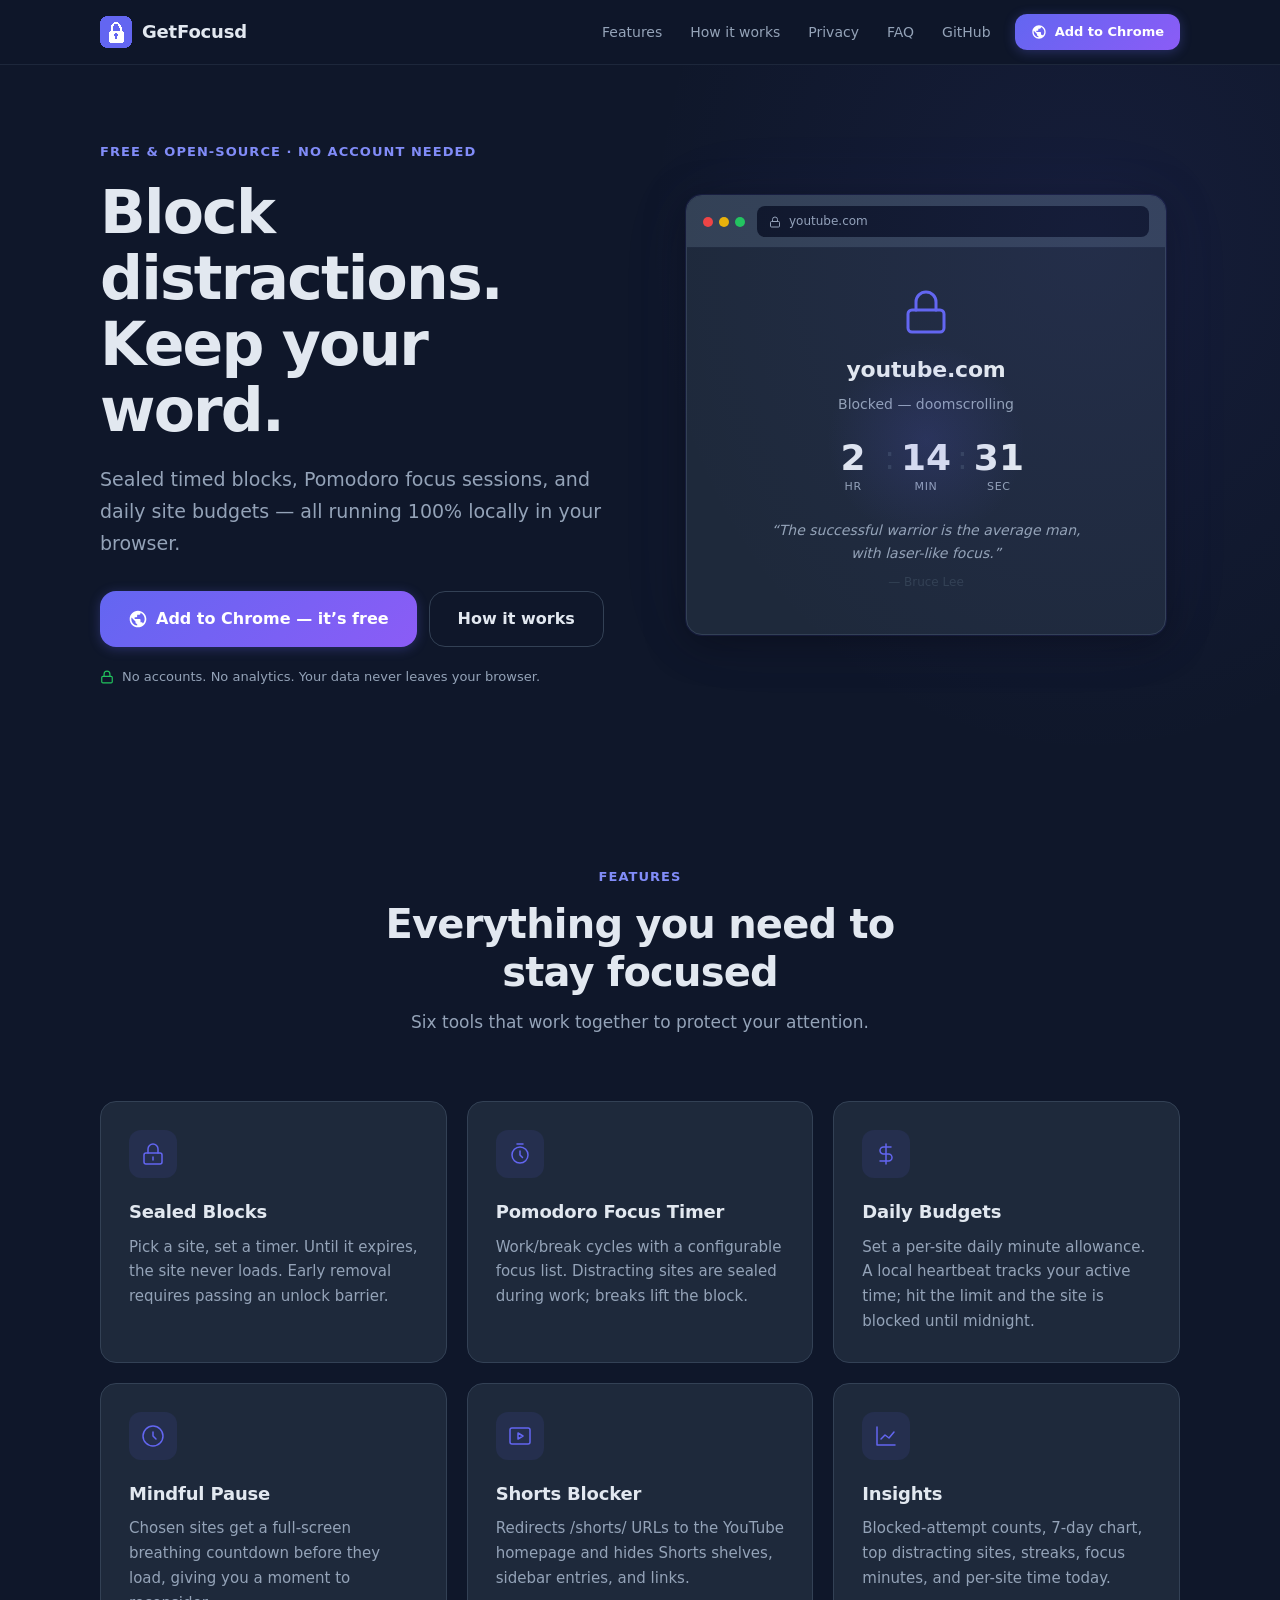
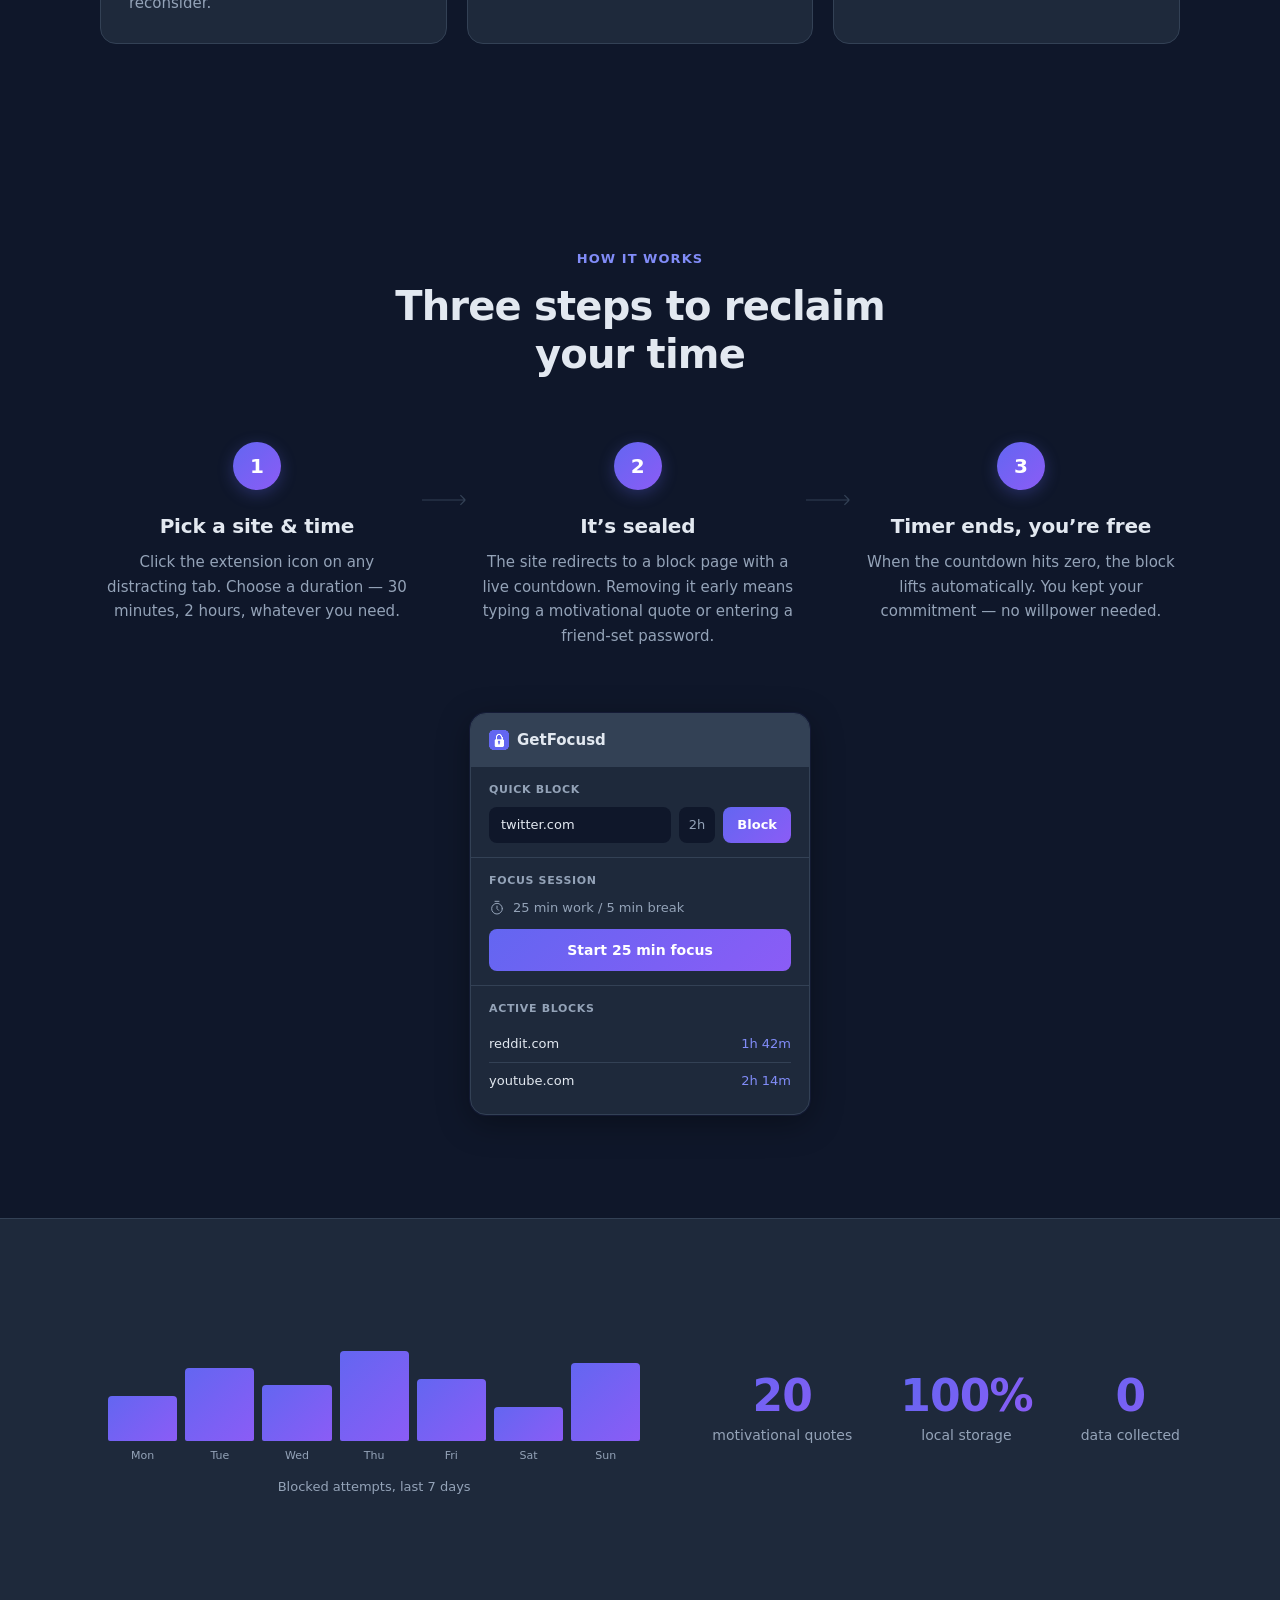
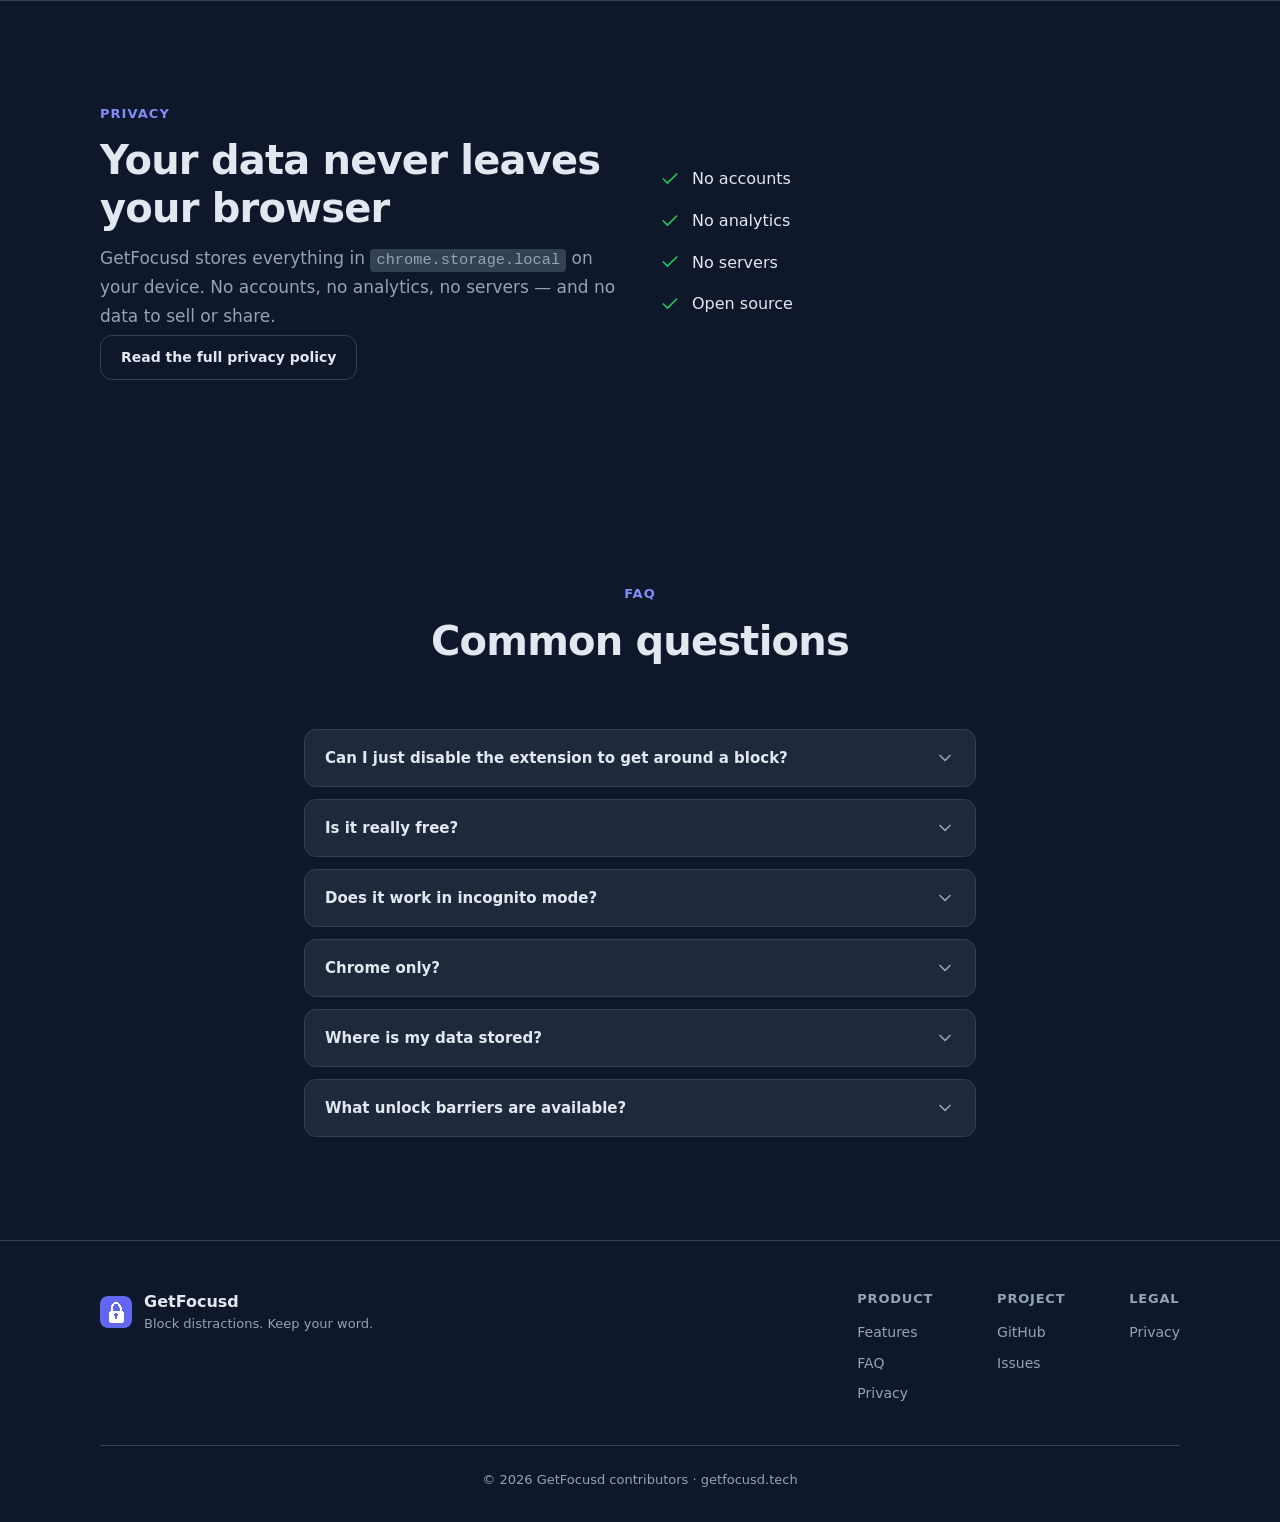
==== website/index.html @ 8cd80025 "GetFocusd v1.1.0 — MV3 website blocker & focus toolkit - Sealed timed blocks with unlock barriers (t" ====
<!DOCTYPE html>
<html lang="en">
<head>
  <meta charset="UTF-8">
  <meta name="viewport" content="width=device-width, initial-scale=1.0">
  <title>GetFocusd — Block Websites &amp; Focus Timer</title>
  <meta name="description" content="Free, open-source Chrome extension that blocks distracting websites with sealed timers, Pomodoro focus sessions, daily budgets, and mindful pauses. 100% local, no account needed.">
  <meta property="og:title" content="GetFocusd — Block Websites &amp; Focus Timer">
  <meta property="og:description" content="Sealed blocks, Pomodoro timer, daily budgets, and mindful pauses. Free, open-source, 100% local. No accounts, no analytics.">
  <meta property="og:image" content="assets/icon128.png">
  <meta property="og:type" content="website">
  <meta property="og:url" content="https://getfocusd.tech/">
  <link rel="canonical" href="https://getfocusd.tech/">
  <meta name="theme-color" content="#0f172a">
  <link rel="icon" type="image/png" sizes="32x32" href="assets/icon32.png">
  <link rel="icon" type="image/png" sizes="128x128" href="assets/icon128.png">
  <link rel="apple-touch-icon" href="assets/icon128.png">
  <link rel="stylesheet" href="styles.css">
  <script src="main.js" defer></script>
</head>
<body>

  <a class="skip-link" href="#main">Skip to content</a>

  <!-- ==================== NAV ==================== -->
  <header class="nav" id="nav">
    <div class="nav__inner container">
      <a href="index.html" class="nav__brand" aria-label="GetFocusd home">
        <img src="assets/icon32.png" alt="" width="32" height="32" class="nav__logo">
        <span class="nav__name">GetFocusd</span>
      </a>

      <input type="checkbox" id="nav-toggle" class="nav__toggle-input" aria-hidden="true">
      <label for="nav-toggle" class="nav__toggle" aria-label="Toggle menu" role="button" aria-expanded="false">
        <svg class="nav__toggle-icon" viewBox="0 0 24 24" fill="none" stroke="currentColor" stroke-width="2" stroke-linecap="round" aria-hidden="true"><line x1="3" y1="6" x2="21" y2="6"/><line x1="3" y1="12" x2="21" y2="12"/><line x1="3" y1="18" x2="21" y2="18"/></svg>
        <svg class="nav__close-icon" viewBox="0 0 24 24" fill="none" stroke="currentColor" stroke-width="2" stroke-linecap="round" aria-hidden="true"><line x1="18" y1="6" x2="6" y2="18"/><line x1="6" y1="6" x2="18" y2="18"/></svg>
      </label>

      <nav class="nav__links" aria-label="Main navigation">
        <a href="#features" class="nav__link">Features</a>
        <a href="#how-it-works" class="nav__link">How it works</a>
        <a href="#privacy" class="nav__link">Privacy</a>
        <a href="#faq" class="nav__link">FAQ</a>
        <a href="https://github.com/err0rgod/getfocusd" class="nav__link" target="_blank" rel="noopener">GitHub</a>
        <!-- TODO: replace with real CWS listing URL after publish -->
        <a href="https://chromewebstore.google.com/detail/getfocusd" class="btn btn--primary nav__cta" target="_blank" rel="noopener">
          <svg viewBox="0 0 24 24" width="16" height="16" fill="currentColor" aria-hidden="true"><path d="M12 2C6.48 2 2 6.48 2 12s4.48 10 10 10 10-4.48 10-10S17.52 2 12 2zm-1 17.93c-3.95-.49-7-3.85-7-7.93 0-.62.08-1.21.21-1.79L9 15v1c0 1.1.9 2 2 2v1.93zm6.9-2.54c-.26-.81-1-1.39-1.9-1.39h-1v-3c0-.55-.45-1-1-1H8v-2h2c.55 0 1-.45 1-1V7h2c1.1 0 2-.9 2-2v-.41c2.93 1.19 5 4.06 5 7.41 0 2.08-.8 3.97-2.1 5.39z"/></svg>
          Add to Chrome
        </a>
      </nav>
    </div>
  </header>

  <main id="main">

    <!-- ==================== HERO ==================== -->
    <section class="hero">
      <div class="container hero__inner">
        <div class="hero__text">
          <p class="hero__eyebrow">Free &amp; open-source &middot; No account needed</p>
          <h1 class="hero__headline">Block distractions.<br>Keep your word.</h1>
          <p class="hero__sub">Sealed timed blocks, Pomodoro focus sessions, and daily site budgets &mdash; all running 100% locally in your browser.</p>
          <div class="hero__actions">
            <!-- TODO: replace with real CWS listing URL after publish -->
            <a href="https://chromewebstore.google.com/detail/getfocusd" class="btn btn--primary btn--lg" target="_blank" rel="noopener">
              <svg viewBox="0 0 24 24" width="20" height="20" fill="currentColor" aria-hidden="true"><path d="M12 2C6.48 2 2 6.48 2 12s4.48 10 10 10 10-4.48 10-10S17.52 2 12 2zm-1 17.93c-3.95-.49-7-3.85-7-7.93 0-.62.08-1.21.21-1.79L9 15v1c0 1.1.9 2 2 2v1.93zm6.9-2.54c-.26-.81-1-1.39-1.9-1.39h-1v-3c0-.55-.45-1-1-1H8v-2h2c.55 0 1-.45 1-1V7h2c1.1 0 2-.9 2-2v-.41c2.93 1.19 5 4.06 5 7.41 0 2.08-.8 3.97-2.1 5.39z"/></svg>
              Add to Chrome &mdash; it&rsquo;s free
            </a>
            <a href="#how-it-works" class="btn btn--ghost btn--lg">How it works</a>
          </div>
          <p class="hero__privacy-note">
            <svg viewBox="0 0 24 24" width="14" height="14" fill="none" stroke="currentColor" stroke-width="2" stroke-linecap="round" stroke-linejoin="round" aria-hidden="true"><rect x="3" y="11" width="18" height="11" rx="2"/><path d="M7 11V7a5 5 0 0 1 10 0v4"/></svg>
            No accounts. No analytics. Your data never leaves your browser.
          </p>
        </div>

        <!-- Live product mock: block page -->
        <div class="hero__mock" aria-hidden="true">
          <div class="mock-browser">
            <div class="mock-browser__bar">
              <div class="mock-browser__dots">
                <span class="mock-browser__dot"></span>
                <span class="mock-browser__dot"></span>
                <span class="mock-browser__dot"></span>
              </div>
              <div class="mock-browser__url">
                <svg viewBox="0 0 24 24" width="12" height="12" fill="none" stroke="currentColor" stroke-width="2" aria-hidden="true"><rect x="3" y="11" width="18" height="11" rx="2"/><path d="M7 11V7a5 5 0 0 1 10 0v4"/></svg>
                <span>youtube.com</span>
              </div>
            </div>
            <div class="mock-block-page">
              <div class="mock-block-page__glow"></div>
              <svg class="mock-block-page__lock" viewBox="0 0 24 24" fill="none" stroke="currentColor" stroke-width="1.5" stroke-linecap="round" stroke-linejoin="round" aria-hidden="true"><rect x="3" y="11" width="18" height="11" rx="2"/><path d="M7 11V7a5 5 0 0 1 10 0v4"/></svg>
              <h3 class="mock-block-page__domain">youtube.com</h3>
              <p class="mock-block-page__reason">Blocked &mdash; doomscrolling</p>
              <div class="mock-block-page__countdown" id="mock-countdown">
                <span class="mock-block-page__countdown-segment"><span class="mock-block-page__countdown-value" data-hours>2</span><span class="mock-block-page__countdown-unit">hr</span></span>
                <span class="mock-block-page__countdown-sep">:</span>
                <span class="mock-block-page__countdown-segment"><span class="mock-block-page__countdown-value" data-minutes>14</span><span class="mock-block-page__countdown-unit">min</span></span>
                <span class="mock-block-page__countdown-sep">:</span>
                <span class="mock-block-page__countdown-segment"><span class="mock-block-page__countdown-value" data-seconds>33</span><span class="mock-block-page__countdown-unit">sec</span></span>
              </div>
              <blockquote class="mock-block-page__quote">
                <p>&ldquo;The successful warrior is the average man, with laser-like focus.&rdquo;</p>
                <cite>&mdash; Bruce Lee</cite>
              </blockquote>
            </div>
          </div>
        </div>
      </div>
    </section>

    <!-- ==================== FEATURES ==================== -->
    <section class="features section" id="features">
      <div class="container">
        <div class="section__header reveal">
          <p class="section__eyebrow">Features</p>
          <h2 class="section__title">Everything you need to stay focused</h2>
          <p class="section__sub">Six tools that work together to protect your attention.</p>
        </div>

        <div class="features__grid">
          <div class="feature-card reveal">
            <div class="feature-card__icon">
              <svg viewBox="0 0 24 24" fill="none" stroke="currentColor" stroke-width="1.5" stroke-linecap="round" stroke-linejoin="round" aria-hidden="true"><rect x="3" y="11" width="18" height="11" rx="2"/><path d="M7 11V7a5 5 0 0 1 10 0v4"/><line x1="12" y1="15" x2="12" y2="18"/></svg>
            </div>
            <h3 class="feature-card__title">Sealed Blocks</h3>
            <p class="feature-card__desc">Pick a site, set a timer. Until it expires, the site never loads. Early removal requires passing an unlock barrier.</p>
          </div>

          <div class="feature-card reveal">
            <div class="feature-card__icon">
              <svg viewBox="0 0 24 24" fill="none" stroke="currentColor" stroke-width="1.5" stroke-linecap="round" stroke-linejoin="round" aria-hidden="true"><circle cx="12" cy="13" r="8"/><path d="M12 9v4l2.5 2.5"/><path d="M9 2h6"/></svg>
            </div>
            <h3 class="feature-card__title">Pomodoro Focus Timer</h3>
            <p class="feature-card__desc">Work/break cycles with a configurable focus list. Distracting sites are sealed during work; breaks lift the block.</p>
          </div>

          <div class="feature-card reveal">
            <div class="feature-card__icon">
              <svg viewBox="0 0 24 24" fill="none" stroke="currentColor" stroke-width="1.5" stroke-linecap="round" stroke-linejoin="round" aria-hidden="true"><path d="M12 2v20"/><path d="M17 5H9.5a3.5 3.5 0 0 0 0 7h5a3.5 3.5 0 0 1 0 7H6"/></svg>
            </div>
            <h3 class="feature-card__title">Daily Budgets</h3>
            <p class="feature-card__desc">Set a per-site daily minute allowance. A local heartbeat tracks your active time; hit the limit and the site is blocked until midnight.</p>
          </div>

          <div class="feature-card reveal">
            <div class="feature-card__icon">
              <svg viewBox="0 0 24 24" fill="none" stroke="currentColor" stroke-width="1.5" stroke-linecap="round" stroke-linejoin="round" aria-hidden="true"><circle cx="12" cy="12" r="10"/><path d="M12 8v4l3 3"/></svg>
            </div>
            <h3 class="feature-card__title">Mindful Pause</h3>
            <p class="feature-card__desc">Chosen sites get a full-screen breathing countdown before they load, giving you a moment to reconsider.</p>
          </div>

          <div class="feature-card reveal">
            <div class="feature-card__icon">
              <svg viewBox="0 0 24 24" fill="none" stroke="currentColor" stroke-width="1.5" stroke-linecap="round" stroke-linejoin="round" aria-hidden="true"><rect x="2" y="4" width="20" height="16" rx="2"/><path d="M10 9l5 3-5 3V9z"/></svg>
            </div>
            <h3 class="feature-card__title">Shorts Blocker</h3>
            <p class="feature-card__desc">Redirects /shorts/ URLs to the YouTube homepage and hides Shorts shelves, sidebar entries, and links.</p>
          </div>

          <div class="feature-card reveal">
            <div class="feature-card__icon">
              <svg viewBox="0 0 24 24" fill="none" stroke="currentColor" stroke-width="1.5" stroke-linecap="round" stroke-linejoin="round" aria-hidden="true"><path d="M3 3v18h18"/><path d="M7 15l4-4 4 3 5-6"/></svg>
            </div>
            <h3 class="feature-card__title">Insights</h3>
            <p class="feature-card__desc">Blocked-attempt counts, 7-day chart, top distracting sites, streaks, focus minutes, and per-site time today.</p>
          </div>
        </div>
      </div>
    </section>

    <!-- ==================== HOW IT WORKS ==================== -->
    <section class="how section" id="how-it-works">
      <div class="container">
        <div class="section__header reveal">
          <p class="section__eyebrow">How it works</p>
          <h2 class="section__title">Three steps to reclaim your time</h2>
        </div>

        <div class="how__steps reveal">
          <div class="how__step">
            <div class="how__step-number" aria-hidden="true">1</div>
            <h3 class="how__step-title">Pick a site &amp; time</h3>
            <p class="how__step-desc">Click the extension icon on any distracting tab. Choose a duration &mdash; 30 minutes, 2 hours, whatever you need.</p>
          </div>
          <div class="how__connector" aria-hidden="true">
            <svg viewBox="0 0 60 24" fill="none" stroke="currentColor" stroke-width="1.5" aria-hidden="true"><path d="M0 12h54m0 0l-6-6m6 6l-6 6"/></svg>
          </div>
          <div class="how__step">
            <div class="how__step-number" aria-hidden="true">2</div>
            <h3 class="how__step-title">It&rsquo;s sealed</h3>
            <p class="how__step-desc">The site redirects to a block page with a live countdown. Removing it early means typing a motivational quote or entering a friend-set password.</p>
          </div>
          <div class="how__connector" aria-hidden="true">
            <svg viewBox="0 0 60 24" fill="none" stroke="currentColor" stroke-width="1.5" aria-hidden="true"><path d="M0 12h54m0 0l-6-6m6 6l-6 6"/></svg>
          </div>
          <div class="how__step">
            <div class="how__step-number" aria-hidden="true">3</div>
            <h3 class="how__step-title">Timer ends, you&rsquo;re free</h3>
            <p class="how__step-desc">When the countdown hits zero, the block lifts automatically. You kept your commitment &mdash; no willpower needed.</p>
          </div>
        </div>

        <!-- Popup mock -->
        <div class="how__mock reveal" aria-hidden="true">
          <div class="mock-popup">
            <div class="mock-popup__header">
              <img src="assets/icon32.png" alt="" width="20" height="20">
              <span>GetFocusd</span>
            </div>
            <div class="mock-popup__section">
              <p class="mock-popup__label">Quick block</p>
              <div class="mock-popup__row">
                <span class="mock-popup__domain">twitter.com</span>
                <span class="mock-popup__duration">2h</span>
                <span class="mock-popup__block-btn">Block</span>
              </div>
            </div>
            <div class="mock-popup__divider"></div>
            <div class="mock-popup__section">
              <p class="mock-popup__label">Focus session</p>
              <div class="mock-popup__focus-row">
                <svg viewBox="0 0 24 24" width="16" height="16" fill="none" stroke="currentColor" stroke-width="1.5" stroke-linecap="round" stroke-linejoin="round" aria-hidden="true"><circle cx="12" cy="13" r="8"/><path d="M12 9v4l2.5 2.5"/><path d="M9 2h6"/></svg>
                <span>25 min work / 5 min break</span>
              </div>
              <div class="mock-popup__start-btn">Start 25 min focus</div>
            </div>
            <div class="mock-popup__divider"></div>
            <div class="mock-popup__section">
              <p class="mock-popup__label">Active blocks</p>
              <div class="mock-popup__block-item">
                <span class="mock-popup__block-domain">reddit.com</span>
                <span class="mock-popup__block-time">1h 42m</span>
              </div>
              <div class="mock-popup__block-item">
                <span class="mock-popup__block-domain">youtube.com</span>
                <span class="mock-popup__block-time">2h 14m</span>
              </div>
            </div>
          </div>
        </div>
      </div>
    </section>

    <!-- ==================== INSIGHTS / FACTS STRIP ==================== -->
    <section class="insights-strip section">
      <div class="container">
        <div class="insights-strip__inner reveal">
          <!-- CSS-only 7-day bar chart -->
          <div class="insights-chart" aria-hidden="true">
            <div class="insights-chart__bars">
              <div class="insights-chart__bar" style="--h:40%"><span class="insights-chart__tooltip">Mon</span></div>
              <div class="insights-chart__bar" style="--h:65%"><span class="insights-chart__tooltip">Tue</span></div>
              <div class="insights-chart__bar" style="--h:50%"><span class="insights-chart__tooltip">Wed</span></div>
              <div class="insights-chart__bar" style="--h:80%"><span class="insights-chart__tooltip">Thu</span></div>
              <div class="insights-chart__bar" style="--h:55%"><span class="insights-chart__tooltip">Fri</span></div>
              <div class="insights-chart__bar" style="--h:30%"><span class="insights-chart__tooltip">Sat</span></div>
              <div class="insights-chart__bar" style="--h:70%"><span class="insights-chart__tooltip">Sun</span></div>
            </div>
            <p class="insights-chart__caption">Blocked attempts, last 7 days</p>
          </div>

          <div class="insights-facts">
            <div class="insights-fact">
              <p class="insights-fact__number">20</p>
              <p class="insights-fact__label">motivational quotes</p>
            </div>
            <div class="insights-fact">
              <p class="insights-fact__number">100%</p>
              <p class="insights-fact__label">local storage</p>
            </div>
            <div class="insights-fact">
              <p class="insights-fact__number">0</p>
              <p class="insights-fact__label">data collected</p>
            </div>
          </div>
        </div>
      </div>
    </section>

    <!-- ==================== PRIVACY ==================== -->
    <section class="privacy section" id="privacy">
      <div class="container">
        <div class="privacy__inner reveal">
          <div class="privacy__text">
            <p class="section__eyebrow">Privacy</p>
            <h2 class="section__title">Your data never leaves your browser</h2>
            <p class="section__sub">GetFocusd stores everything in <code>chrome.storage.local</code> on your device. No accounts, no analytics, no servers &mdash; and no data to sell or share.</p>
            <a href="privacy.html" class="btn btn--ghost">Read the full privacy policy</a>
          </div>
          <ul class="privacy__checklist">
            <li class="privacy__check-item">
              <svg viewBox="0 0 24 24" width="20" height="20" fill="none" stroke="currentColor" stroke-width="2" stroke-linecap="round" stroke-linejoin="round" aria-hidden="true"><polyline points="20 6 9 17 4 12"/></svg>
              No accounts
            </li>
            <li class="privacy__check-item">
              <svg viewBox="0 0 24 24" width="20" height="20" fill="none" stroke="currentColor" stroke-width="2" stroke-linecap="round" stroke-linejoin="round" aria-hidden="true"><polyline points="20 6 9 17 4 12"/></svg>
              No analytics
            </li>
            <li class="privacy__check-item">
              <svg viewBox="0 0 24 24" width="20" height="20" fill="none" stroke="currentColor" stroke-width="2" stroke-linecap="round" stroke-linejoin="round" aria-hidden="true"><polyline points="20 6 9 17 4 12"/></svg>
              No servers
            </li>
            <li class="privacy__check-item">
              <svg viewBox="0 0 24 24" width="20" height="20" fill="none" stroke="currentColor" stroke-width="2" stroke-linecap="round" stroke-linejoin="round" aria-hidden="true"><polyline points="20 6 9 17 4 12"/></svg>
              <a href="https://github.com/err0rgod/getfocusd" target="_blank" rel="noopener">Open source</a>
            </li>
          </ul>
        </div>
      </div>
    </section>

    <!-- ==================== FAQ ==================== -->
    <section class="faq section" id="faq">
      <div class="container">
        <div class="section__header reveal">
          <p class="section__eyebrow">FAQ</p>
          <h2 class="section__title">Common questions</h2>
        </div>

        <div class="faq__list">
          <div class="faq__item reveal">
            <button class="faq__question" aria-expanded="false" aria-controls="faq-a1" id="faq-q1">
              <span>Can I just disable the extension to get around a block?</span>
              <svg class="faq__chevron" viewBox="0 0 24 24" width="20" height="20" fill="none" stroke="currentColor" stroke-width="2" stroke-linecap="round" stroke-linejoin="round" aria-hidden="true"><polyline points="6 9 12 15 18 9"/></svg>
            </button>
            <div class="faq__answer" id="faq-a1" role="region" aria-labelledby="faq-q1">
              <p>Honestly? Yes &mdash; a determined user can disable any Chrome extension from <code>chrome://extensions</code>. GetFocusd adds serious friction for impulses, but it&rsquo;s a commitment device, not a vault. The unlock barriers are designed to give you a moment of pause so your better judgment can catch up with your impulse.</p>
            </div>
          </div>

          <div class="faq__item reveal">
            <button class="faq__question" aria-expanded="false" aria-controls="faq-a2" id="faq-q2">
              <span>Is it really free?</span>
              <svg class="faq__chevron" viewBox="0 0 24 24" width="20" height="20" fill="none" stroke="currentColor" stroke-width="2" stroke-linecap="round" stroke-linejoin="round" aria-hidden="true"><polyline points="6 9 12 15 18 9"/></svg>
            </button>
            <div class="faq__answer" id="faq-a2" role="region" aria-labelledby="faq-q2">
              <p>Yes. GetFocusd is free and open-source (MIT license). There are no premium tiers, no subscriptions, and no ads. The source code is on <a href="https://github.com/err0rgod/getfocusd" target="_blank" rel="noopener">GitHub</a>.</p>
            </div>
          </div>

          <div class="faq__item reveal">
            <button class="faq__question" aria-expanded="false" aria-controls="faq-a3" id="faq-q3">
              <span>Does it work in incognito mode?</span>
              <svg class="faq__chevron" viewBox="0 0 24 24" width="20" height="20" fill="none" stroke="currentColor" stroke-width="2" stroke-linecap="round" stroke-linejoin="round" aria-hidden="true"><polyline points="6 9 12 15 18 9"/></svg>
            </button>
            <div class="faq__answer" id="faq-a3" role="region" aria-labelledby="faq-q3">
              <p>Yes, if you enable it. Go to <code>chrome://extensions</code>, find GetFocusd, click <strong>Details</strong>, and toggle <strong>Allow in incognito</strong>. Chrome disables extensions in incognito by default.</p>
            </div>
          </div>

          <div class="faq__item reveal">
            <button class="faq__question" aria-expanded="false" aria-controls="faq-a4" id="faq-q4">
              <span>Chrome only?</span>
              <svg class="faq__chevron" viewBox="0 0 24 24" width="20" height="20" fill="none" stroke="currentColor" stroke-width="2" stroke-linecap="round" stroke-linejoin="round" aria-hidden="true"><polyline points="6 9 12 15 18 9"/></svg>
            </button>
            <div class="faq__answer" id="faq-a4" role="region" aria-labelledby="faq-q4">
              <p>GetFocusd works in Google Chrome, Microsoft Edge, and Brave &mdash; any Chromium-based browser that supports Manifest V3. A Firefox port is on the roadmap.</p>
            </div>
          </div>

          <div class="faq__item reveal">
            <button class="faq__question" aria-expanded="false" aria-controls="faq-a5" id="faq-q5">
              <span>Where is my data stored?</span>
              <svg class="faq__chevron" viewBox="0 0 24 24" width="20" height="20" fill="none" stroke="currentColor" stroke-width="2" stroke-linecap="round" stroke-linejoin="round" aria-hidden="true"><polyline points="6 9 12 15 18 9"/></svg>
            </button>
            <div class="faq__answer" id="faq-a5" role="region" aria-labelledby="faq-q5">
              <p>Everything &mdash; your block list, schedules, budgets, settings, and usage stats &mdash; is stored in <code>chrome.storage.local</code> on your device. Nothing is transmitted anywhere. Uninstalling the extension deletes all data. Read the <a href="privacy.html">full privacy policy</a> for details.</p>
            </div>
          </div>

          <div class="faq__item reveal">
            <button class="faq__question" aria-expanded="false" aria-controls="faq-a6" id="faq-q6">
              <span>What unlock barriers are available?</span>
              <svg class="faq__chevron" viewBox="0 0 24 24" width="20" height="20" fill="none" stroke="currentColor" stroke-width="2" stroke-linecap="round" stroke-linejoin="round" aria-hidden="true"><polyline points="6 9 12 15 18 9"/></svg>
            </button>
            <div class="faq__answer" id="faq-a6" role="region" aria-labelledby="faq-q6">
              <p>Two options: a <strong>typing challenge</strong> (type a motivational quote exactly) or a <strong>friend-set password</strong> (stored locally as a SHA-256 hash, never plaintext). You choose which one in Settings.</p>
            </div>
          </div>
        </div>
      </div>
    </section>

  </main>

  <!-- ==================== FOOTER ==================== -->
  <footer class="footer">
    <div class="container">
      <div class="footer__inner">
        <div class="footer__brand">
          <img src="assets/icon32.png" alt="" width="32" height="32">
          <div>
            <p class="footer__name">GetFocusd</p>
            <p class="footer__tagline">Block distractions. Keep your word.</p>
          </div>
        </div>
        <div class="footer__columns">
          <div class="footer__col">
            <p class="footer__col-title">Product</p>
            <a href="#features" class="footer__link">Features</a>
            <a href="#faq" class="footer__link">FAQ</a>
            <a href="privacy.html" class="footer__link">Privacy</a>
          </div>
          <div class="footer__col">
            <p class="footer__col-title">Project</p>
            <a href="https://github.com/err0rgod/getfocusd" class="footer__link" target="_blank" rel="noopener">GitHub</a>
            <a href="https://github.com/err0rgod/getfocusd/issues" class="footer__link" target="_blank" rel="noopener">Issues</a>
          </div>
          <div class="footer__col">
            <p class="footer__col-title">Legal</p>
            <a href="privacy.html" class="footer__link">Privacy</a>
          </div>
        </div>
      </div>
      <div class="footer__bottom">
        <p>&copy; 2026 GetFocusd contributors &middot; <a href="https://getfocusd.tech">getfocusd.tech</a></p>
      </div>
    </div>
  </footer>

</body>
</html>
---- website/styles.css ----
/* ============================================================
   GetFocusd — Marketing Site
   Dark-first, calm, minimal. Matches extension design language.
   ============================================================ */

/* ---------- Reset & tokens ---------- */
*,
*::before,
*::after {
  margin: 0;
  padding: 0;
  box-sizing: border-box;
}

:root {
  --bg: #0f172a;
  --surface: #1e293b;
  --surface-2: #334155;
  --primary: #6366f1;
  --primary-hover: #818cf8;
  --gradient: linear-gradient(135deg, #6366f1, #8b5cf6);
  --text: #e2e8f0;
  --muted: #94a3b8;
  --success: #22c55e;
  --danger: #ef4444;
  --radius: 12px;
  --radius-lg: 16px;
  --font: system-ui, -apple-system, "Segoe UI", Roboto, sans-serif;
  --nav-h: 64px;
  --max-w: 1120px;
}

html {
  scroll-behavior: smooth;
}

@media (prefers-reduced-motion: reduce) {
  html {
    scroll-behavior: auto;
  }
}

body {
  font-family: var(--font);
  background: var(--bg);
  color: var(--text);
  line-height: 1.6;
  -webkit-font-smoothing: antialiased;
  -moz-osx-font-smoothing: grayscale;
}

/* ---------- Utilities ---------- */
.container {
  max-width: var(--max-w);
  margin-inline: auto;
  padding-inline: 1.25rem;
}

.section {
  padding-block: clamp(4rem, 8vw, 7rem);
}

.skip-link {
  position: absolute;
  top: -100%;
  left: 1rem;
  background: var(--primary);
  color: #fff;
  padding: 0.5rem 1rem;
  border-radius: 0 0 var(--radius) var(--radius);
  z-index: 1000;
  text-decoration: none;
  font-weight: 600;
  transition: top 0.2s;
}

.skip-link:focus {
  top: 0;
}

code {
  background: var(--surface-2);
  padding: 0.15em 0.4em;
  border-radius: 4px;
  font-size: 0.9em;
}

a {
  color: var(--primary-hover);
  text-decoration: none;
}

a:hover {
  text-decoration: underline;
}

:focus-visible {
  outline: 2px solid var(--primary);
  outline-offset: 2px;
  border-radius: 2px;
}

/* ---------- Buttons ---------- */
.btn {
  display: inline-flex;
  align-items: center;
  gap: 0.5rem;
  padding: 0.625rem 1.25rem;
  border-radius: var(--radius);
  font-weight: 600;
  font-size: 0.875rem;
  text-decoration: none;
  border: none;
  cursor: pointer;
  transition: background 0.2s, transform 0.15s;
  white-space: nowrap;
}

.btn:hover {
  text-decoration: none;
  transform: translateY(-1px);
}

.btn--primary {
  background: var(--gradient);
  color: #fff;
  box-shadow: 0 2px 12px rgba(99, 102, 241, 0.3);
}

.btn--primary:hover {
  box-shadow: 0 4px 20px rgba(99, 102, 241, 0.45);
}

.btn--ghost {
  background: transparent;
  color: var(--text);
  border: 1px solid var(--surface-2);
}

.btn--ghost:hover {
  border-color: var(--primary);
  color: var(--primary-hover);
}

.btn--lg {
  padding: 0.875rem 1.75rem;
  font-size: 1rem;
  border-radius: var(--radius-lg);
}

/* ---------- Nav ---------- */
.nav {
  position: sticky;
  top: 0;
  z-index: 100;
  backdrop-filter: blur(16px);
  -webkit-backdrop-filter: blur(16px);
  background: rgba(15, 23, 42, 0.75);
  border-bottom: 1px solid rgba(51, 65, 85, 0.4);
}

.nav__inner {
  display: flex;
  align-items: center;
  justify-content: space-between;
  height: var(--nav-h);
  gap: 1rem;
}

.nav__brand {
  display: flex;
  align-items: center;
  gap: 0.625rem;
  text-decoration: none;
  color: var(--text);
  flex-shrink: 0;
}

.nav__brand:hover {
  text-decoration: none;
}

.nav__logo {
  border-radius: 6px;
}

.nav__name {
  font-weight: 700;
  font-size: 1.125rem;
  letter-spacing: -0.01em;
}

.nav__toggle-input {
  display: none;
}

.nav__toggle {
  display: none;
  background: none;
  border: none;
  color: var(--text);
  cursor: pointer;
  padding: 0.25rem;
  z-index: 200;
}

.nav__toggle svg {
  display: block;
  width: 24px;
  height: 24px;
}

.nav__close-icon {
  display: none;
}

.nav__links {
  display: flex;
  align-items: center;
  gap: 0.25rem;
}

.nav__link {
  padding: 0.5rem 0.75rem;
  border-radius: var(--radius);
  color: var(--muted);
  font-size: 0.875rem;
  font-weight: 500;
  transition: color 0.2s, background 0.2s;
  text-decoration: none;
}

.nav__link:hover {
  color: var(--text);
  background: var(--surface);
  text-decoration: none;
}

.nav__cta {
  margin-left: 0.5rem;
  font-size: 0.8125rem;
  padding: 0.5rem 1rem;
}

/* ---------- Hero ---------- */
.hero {
  padding-block: clamp(3rem, 6vw, 6rem);
  position: relative;
  overflow: hidden;
}

.hero::before {
  content: "";
  position: absolute;
  top: -50%;
  right: -20%;
  width: 70%;
  height: 150%;
  background: radial-gradient(ellipse at center, rgba(99, 102, 241, 0.08), transparent 70%);
  pointer-events: none;
}

.hero__inner {
  display: grid;
  grid-template-columns: 1fr;
  gap: 3rem;
  align-items: center;
}

.hero__text {
  max-width: 36rem;
}

.hero__eyebrow {
  font-size: 0.8125rem;
  font-weight: 600;
  text-transform: uppercase;
  letter-spacing: 0.08em;
  color: var(--primary-hover);
  margin-bottom: 1rem;
}

.hero__headline {
  font-size: clamp(2.25rem, 5.5vw, 3.75rem);
  font-weight: 800;
  letter-spacing: -0.03em;
  line-height: 1.1;
  margin-bottom: 1.25rem;
}

.hero__sub {
  font-size: clamp(1rem, 1.5vw, 1.1875rem);
  color: var(--muted);
  line-height: 1.7;
  margin-bottom: 2rem;
}

.hero__actions {
  display: flex;
  flex-wrap: wrap;
  gap: 0.75rem;
  margin-bottom: 1.25rem;
}

.hero__privacy-note {
  display: flex;
  align-items: center;
  gap: 0.5rem;
  font-size: 0.8125rem;
  color: var(--muted);
}

.hero__privacy-note svg {
  flex-shrink: 0;
  color: var(--success);
}

/* ---------- Mock: browser frame + block page ---------- */
.hero__mock {
  display: flex;
  justify-content: center;
}

.mock-browser {
  width: 100%;
  max-width: 30rem;
  background: var(--surface);
  border: 1px solid var(--surface-2);
  border-radius: var(--radius-lg);
  overflow: hidden;
  box-shadow:
    0 0 0 1px rgba(99, 102, 241, 0.1),
    0 8px 40px rgba(0, 0, 0, 0.4),
    0 0 80px rgba(99, 102, 241, 0.06);
  animation: mock-float 6s ease-in-out infinite;
}

@keyframes mock-float {
  0%, 100% { transform: translateY(0); }
  50% { transform: translateY(-8px); }
}

@media (prefers-reduced-motion: reduce) {
  .mock-browser {
    animation: none;
  }
}

.mock-browser__bar {
  display: flex;
  align-items: center;
  gap: 0.75rem;
  padding: 0.625rem 1rem;
  background: var(--surface-2);
  border-bottom: 1px solid rgba(15, 23, 42, 0.5);
}

.mock-browser__dots {
  display: flex;
  gap: 0.375rem;
}

.mock-browser__dot {
  width: 10px;
  height: 10px;
  border-radius: 50%;
  background: var(--surface);
}

.mock-browser__dot:first-child { background: #ef4444; }
.mock-browser__dot:nth-child(2) { background: #eab308; }
.mock-browser__dot:last-child { background: #22c55e; }

.mock-browser__url {
  display: flex;
  align-items: center;
  gap: 0.5rem;
  background: var(--bg);
  padding: 0.375rem 0.75rem;
  border-radius: 8px;
  font-size: 0.75rem;
  color: var(--muted);
  flex: 1;
  min-width: 0;
}

.mock-block-page {
  display: flex;
  flex-direction: column;
  align-items: center;
  text-align: center;
  padding: clamp(1.5rem, 4vw, 2.5rem) 1.5rem;
  position: relative;
}

.mock-block-page__glow {
  position: absolute;
  top: 50%;
  left: 50%;
  transform: translate(-50%, -50%);
  width: 200px;
  height: 200px;
  background: radial-gradient(circle, rgba(99, 102, 241, 0.15), transparent 70%);
  border-radius: 50%;
  animation: glow-pulse 3s ease-in-out infinite;
  pointer-events: none;
}

@keyframes glow-pulse {
  0%, 100% { opacity: 0.6; transform: translate(-50%, -50%) scale(1); }
  50% { opacity: 1; transform: translate(-50%, -50%) scale(1.1); }
}

@media (prefers-reduced-motion: reduce) {
  .mock-block-page__glow {
    animation: none;
  }
}

.mock-block-page__lock {
  width: 48px;
  height: 48px;
  color: var(--primary);
  margin-bottom: 1rem;
  position: relative;
  z-index: 1;
}

.mock-block-page__domain {
  font-size: 1.375rem;
  font-weight: 700;
  letter-spacing: -0.01em;
  margin-bottom: 0.375rem;
}

.mock-block-page__reason {
  color: var(--muted);
  font-size: 0.875rem;
  margin-bottom: 1.5rem;
}

.mock-block-page__countdown {
  display: flex;
  align-items: baseline;
  gap: 0.375rem;
  margin-bottom: 1.5rem;
  font-variant-numeric: tabular-nums;
}

.mock-block-page__countdown-segment {
  display: flex;
  flex-direction: column;
  align-items: center;
  gap: 0.125rem;
}

.mock-block-page__countdown-value {
  font-size: clamp(1.75rem, 3vw, 2.25rem);
  font-weight: 700;
  line-height: 1;
  min-width: 2ch;
  text-align: center;
}

.mock-block-page__countdown-unit {
  font-size: 0.6875rem;
  font-weight: 500;
  color: var(--muted);
  text-transform: uppercase;
  letter-spacing: 0.06em;
}

.mock-block-page__countdown-sep {
  font-size: clamp(1.5rem, 3vw, 2rem);
  font-weight: 300;
  color: var(--surface-2);
  line-height: 1;
  align-self: flex-start;
  margin-top: 0.125rem;
}

.mock-block-page__quote {
  max-width: 20rem;
}

.mock-block-page__quote p {
  font-size: 0.875rem;
  font-style: italic;
  color: var(--muted);
  line-height: 1.6;
  margin-bottom: 0.25rem;
}

.mock-block-page__quote cite {
  font-size: 0.75rem;
  color: var(--surface-2);
  font-style: normal;
}

/* ---------- Sections common ---------- */
.section__header {
  text-align: center;
  max-width: 36rem;
  margin-inline: auto;
  margin-bottom: clamp(2.5rem, 5vw, 4rem);
}

.section__eyebrow {
  font-size: 0.8125rem;
  font-weight: 600;
  text-transform: uppercase;
  letter-spacing: 0.08em;
  color: var(--primary-hover);
  margin-bottom: 0.75rem;
}

.section__title {
  font-size: clamp(1.75rem, 3.5vw, 2.5rem);
  font-weight: 800;
  letter-spacing: -0.02em;
  line-height: 1.2;
  margin-bottom: 0.75rem;
}

.section__sub {
  color: var(--muted);
  font-size: 1.0625rem;
  line-height: 1.7;
}

/* ---------- Features grid ---------- */
.features__grid {
  display: grid;
  grid-template-columns: 1fr;
  gap: 1.25rem;
}

.feature-card {
  background: var(--surface);
  border: 1px solid var(--surface-2);
  border-radius: var(--radius-lg);
  padding: 1.75rem;
  transition: border-color 0.2s, transform 0.2s;
}

.feature-card:hover {
  border-color: var(--primary);
  transform: translateY(-2px);
}

.feature-card__icon {
  width: 48px;
  height: 48px;
  border-radius: var(--radius);
  background: rgba(99, 102, 241, 0.1);
  display: flex;
  align-items: center;
  justify-content: center;
  margin-bottom: 1.25rem;
}

.feature-card__icon svg {
  width: 24px;
  height: 24px;
  color: var(--primary);
}

.feature-card__title {
  font-size: 1.125rem;
  font-weight: 700;
  margin-bottom: 0.5rem;
  letter-spacing: -0.01em;
}

.feature-card__desc {
  color: var(--muted);
  font-size: 0.9375rem;
  line-height: 1.65;
}

/* ---------- How it works ---------- */
.how__steps {
  display: flex;
  flex-direction: column;
  align-items: center;
  gap: 0;
  margin-bottom: 4rem;
}

.how__step {
  text-align: center;
  max-width: 20rem;
}

.how__step-number {
  width: 48px;
  height: 48px;
  border-radius: 50%;
  background: var(--gradient);
  color: #fff;
  font-size: 1.25rem;
  font-weight: 800;
  display: flex;
  align-items: center;
  justify-content: center;
  margin: 0 auto 1.25rem;
  box-shadow: 0 4px 16px rgba(99, 102, 241, 0.3);
}

.how__step-title {
  font-size: 1.25rem;
  font-weight: 700;
  margin-bottom: 0.5rem;
  letter-spacing: -0.01em;
}

.how__step-desc {
  color: var(--muted);
  font-size: 0.9375rem;
  line-height: 1.65;
}

.how__connector {
  padding: 1rem 0;
  color: var(--surface-2);
  transform: rotate(90deg);
}

.how__connector svg {
  width: 48px;
  height: 20px;
}

/* ---------- Popup mock ---------- */
.how__mock {
  display: flex;
  justify-content: center;
}

.mock-popup {
  width: 21.25rem;
  background: var(--surface);
  border: 1px solid var(--surface-2);
  border-radius: var(--radius-lg);
  overflow: hidden;
  box-shadow:
    0 0 0 1px rgba(99, 102, 241, 0.08),
    0 8px 32px rgba(0, 0, 0, 0.35);
}

.mock-popup__header {
  display: flex;
  align-items: center;
  gap: 0.5rem;
  padding: 0.875rem 1.125rem;
  font-weight: 700;
  font-size: 0.9375rem;
  border-bottom: 1px solid var(--surface-2);
  background: var(--surface-2);
}

.mock-popup__section {
  padding: 0.875rem 1.125rem;
}

.mock-popup__label {
  font-size: 0.6875rem;
  font-weight: 600;
  text-transform: uppercase;
  letter-spacing: 0.06em;
  color: var(--muted);
  margin-bottom: 0.5rem;
}

.mock-popup__row {
  display: flex;
  align-items: center;
  gap: 0.5rem;
}

.mock-popup__domain {
  flex: 1;
  background: var(--bg);
  padding: 0.5rem 0.75rem;
  border-radius: 8px;
  font-size: 0.8125rem;
  color: var(--text);
  font-family: inherit;
}

.mock-popup__duration {
  background: var(--bg);
  padding: 0.5rem 0.625rem;
  border-radius: 8px;
  font-size: 0.8125rem;
  color: var(--muted);
}

.mock-popup__block-btn {
  background: var(--gradient);
  color: #fff;
  padding: 0.5rem 0.875rem;
  border-radius: 8px;
  font-size: 0.8125rem;
  font-weight: 600;
}

.mock-popup__divider {
  height: 1px;
  background: var(--surface-2);
}

.mock-popup__focus-row {
  display: flex;
  align-items: center;
  gap: 0.5rem;
  color: var(--muted);
  font-size: 0.8125rem;
  margin-bottom: 0.625rem;
}

.mock-popup__start-btn {
  display: block;
  text-align: center;
  background: var(--gradient);
  color: #fff;
  padding: 0.625rem 1rem;
  border-radius: 8px;
  font-size: 0.875rem;
  font-weight: 600;
}

.mock-popup__block-item {
  display: flex;
  justify-content: space-between;
  align-items: center;
  padding: 0.5rem 0;
  font-size: 0.8125rem;
}

.mock-popup__block-item + .mock-popup__block-item {
  border-top: 1px solid var(--surface-2);
}

.mock-popup__block-domain {
  color: var(--text);
}

.mock-popup__block-time {
  color: var(--primary-hover);
  font-variant-numeric: tabular-nums;
  font-weight: 500;
}

/* ---------- Insights strip ---------- */
.insights-strip {
  background: var(--surface);
  border-block: 1px solid var(--surface-2);
}

.insights-strip__inner {
  display: flex;
  flex-direction: column;
  align-items: center;
  gap: 2.5rem;
}

/* Chart */
.insights-chart {
  width: 100%;
  max-width: 28rem;
}

.insights-chart__bars {
  display: flex;
  align-items: flex-end;
  gap: 0.5rem;
  height: 8rem;
  padding: 0.5rem;
}

.insights-chart__bar {
  flex: 1;
  height: var(--h);
  background: var(--gradient);
  border-radius: 4px 4px 2px 2px;
  position: relative;
  min-height: 8px;
  transition: height 0.3s;
}

.insights-chart__tooltip {
  position: absolute;
  bottom: -1.5rem;
  left: 50%;
  transform: translateX(-50%);
  font-size: 0.6875rem;
  color: var(--muted);
  white-space: nowrap;
}

.insights-chart__caption {
  text-align: center;
  font-size: 0.8125rem;
  color: var(--muted);
  margin-top: 1.75rem;
}

/* Facts */
.insights-facts {
  display: flex;
  gap: clamp(1.5rem, 4vw, 3rem);
  flex-wrap: wrap;
  justify-content: center;
}

.insights-fact {
  text-align: center;
}

.insights-fact__number {
  font-size: clamp(2rem, 4vw, 2.75rem);
  font-weight: 800;
  letter-spacing: -0.02em;
  background: var(--gradient);
  -webkit-background-clip: text;
  -webkit-text-fill-color: transparent;
  background-clip: text;
  line-height: 1.1;
  margin-bottom: 0.25rem;
}

.insights-fact__label {
  font-size: 0.875rem;
  color: var(--muted);
}

/* ---------- Privacy section ---------- */
.privacy__inner {
  display: grid;
  grid-template-columns: 1fr;
  gap: 2.5rem;
  align-items: center;
}

.privacy__text .section__title,
.privacy__text .section__sub {
  text-align: left;
}

.privacy__text .section__eyebrow {
  text-align: left;
}

.privacy__text .btn {
  margin-top: 0.25rem;
}

.privacy__checklist {
  list-style: none;
  display: flex;
  flex-direction: column;
  gap: 1rem;
}

.privacy__check-item {
  display: flex;
  align-items: center;
  gap: 0.75rem;
  font-size: 1rem;
  font-weight: 500;
}

.privacy__check-item svg {
  color: var(--success);
  flex-shrink: 0;
}

.privacy__check-item a {
  color: var(--text);
  font-weight: 500;
}

.privacy__check-item a:hover {
  color: var(--primary-hover);
}

/* ---------- FAQ ---------- */
.faq__list {
  max-width: 42rem;
  margin-inline: auto;
  display: flex;
  flex-direction: column;
  gap: 0.75rem;
}

.faq__item {
  background: var(--surface);
  border: 1px solid var(--surface-2);
  border-radius: var(--radius);
  overflow: hidden;
}

.faq__question {
  width: 100%;
  display: flex;
  align-items: center;
  justify-content: space-between;
  gap: 1rem;
  padding: 1.125rem 1.25rem;
  background: none;
  border: none;
  color: var(--text);
  font-size: 0.9375rem;
  font-weight: 600;
  font-family: inherit;
  text-align: left;
  cursor: pointer;
  transition: background 0.2s;
}

.faq__question:hover {
  background: var(--surface-2);
}

.faq__chevron {
  flex-shrink: 0;
  color: var(--muted);
  transition: transform 0.2s;
}

.faq__question[aria-expanded="true"] .faq__chevron {
  transform: rotate(180deg);
}

.faq__answer {
  display: none;
  padding: 0 1.25rem 1.25rem;
}

.faq__answer p {
  color: var(--muted);
  font-size: 0.9375rem;
  line-height: 1.7;
}

.faq__answer a {
  color: var(--primary-hover);
}

.faq__item[data-open] .faq__answer {
  display: block;
}

/* ---------- Footer ---------- */
.footer {
  border-top: 1px solid var(--surface-2);
  padding-block: 3rem 2rem;
}

.footer__inner {
  display: flex;
  flex-direction: column;
  gap: 2rem;
  margin-bottom: 2.5rem;
}

.footer__brand {
  display: flex;
  align-items: center;
  gap: 0.75rem;
}

.footer__brand img {
  border-radius: 8px;
}

.footer__name {
  font-weight: 700;
  font-size: 1rem;
}

.footer__tagline {
  font-size: 0.8125rem;
  color: var(--muted);
}

.footer__columns {
  display: flex;
  gap: clamp(2rem, 5vw, 4rem);
  flex-wrap: wrap;
}

.footer__col {
  display: flex;
  flex-direction: column;
  gap: 0.5rem;
}

.footer__col-title {
  font-size: 0.8125rem;
  font-weight: 600;
  text-transform: uppercase;
  letter-spacing: 0.06em;
  color: var(--muted);
  margin-bottom: 0.25rem;
}

.footer__link {
  color: var(--muted);
  font-size: 0.875rem;
  text-decoration: none;
  transition: color 0.2s;
}

.footer__link:hover {
  color: var(--text);
  text-decoration: none;
}

.footer__bottom {
  padding-top: 1.5rem;
  border-top: 1px solid var(--surface-2);
  text-align: center;
  font-size: 0.8125rem;
  color: var(--muted);
}

.footer__bottom a {
  color: var(--muted);
}

.footer__bottom a:hover {
  color: var(--text);
}

/* ---------- Scroll reveal ---------- */
.reveal {
  opacity: 0;
  transform: translateY(24px);
  transition: opacity 0.6s ease, transform 0.6s ease;
}

.reveal--visible {
  opacity: 1;
  transform: translateY(0);
}

@media (prefers-reduced-motion: reduce) {
  .reveal {
    opacity: 1;
    transform: none;
    transition: none;
  }
}

/* ---------- Responsive: ≥720px ---------- */
@media (min-width: 720px) {
  .features__grid {
    grid-template-columns: repeat(2, 1fr);
  }

  .how__steps {
    flex-direction: row;
    align-items: flex-start;
    gap: 0;
  }

  .how__connector {
    transform: none;
    padding: 3rem 0.5rem 0;
    flex-shrink: 0;
  }

  .privacy__inner {
    grid-template-columns: 1fr 1fr;
  }

  .footer__inner {
    flex-direction: row;
    justify-content: space-between;
    align-items: flex-start;
  }
}

/* ---------- Responsive: ≥1024px ---------- */
@media (min-width: 1024px) {
  .hero__inner {
    grid-template-columns: 1fr 1fr;
    gap: 4rem;
  }

  .features__grid {
    grid-template-columns: repeat(3, 1fr);
  }

  .insights-strip__inner {
    flex-direction: row;
    align-items: center;
    justify-content: space-between;
    gap: 4rem;
  }

  .insights-chart {
    flex: 1;
    max-width: none;
  }

  .insights-facts {
    flex-shrink: 0;
  }
}

/* ---------- Mobile nav ---------- */
@media (max-width: 719px) {
  .nav__toggle {
    display: flex;
    align-items: center;
    justify-content: center;
  }

  .nav__links {
    position: fixed;
    top: var(--nav-h);
    left: 0;
    right: 0;
    bottom: 0;
    background: var(--bg);
    flex-direction: column;
    align-items: stretch;
    padding: 1.5rem 1.25rem;
    gap: 0.25rem;
    z-index: 150;
    transform: translateX(100%);
    transition: transform 0.25s ease;
    overflow-y: auto;
  }

  .nav__toggle-input:checked ~ .nav__links {
    transform: translateX(0);
  }

  .nav__toggle-input:checked ~ .nav__toggle .nav__toggle-icon {
    display: none;
  }

  .nav__toggle-input:checked ~ .nav__toggle .nav__close-icon {
    display: block;
  }

  .nav__link {
    padding: 0.875rem 1rem;
    font-size: 1rem;
    border-radius: var(--radius);
  }

  .nav__cta {
    margin-left: 0;
    margin-top: 0.75rem;
    justify-content: center;
    font-size: 0.9375rem;
    padding: 0.875rem 1rem;
  }
}

/* ---------- Privacy page ---------- */
.privacy-page {
  padding-block: clamp(2rem, 5vw, 4rem);
}

.privacy-page__content {
  max-width: 48rem;
  margin-inline: auto;
}

.privacy-page__content h1 {
  font-size: clamp(1.75rem, 4vw, 2.5rem);
  font-weight: 800;
  letter-spacing: -0.02em;
  margin-bottom: 0.5rem;
}

.privacy-page__content .last-updated {
  color: var(--muted);
  font-size: 0.875rem;
  margin-bottom: 2.5rem;
}

.privacy-page__content h2 {
  font-size: 1.375rem;
  font-weight: 700;
  letter-spacing: -0.01em;
  margin-top: 2.5rem;
  margin-bottom: 1rem;
}

.privacy-page__content p,
.privacy-page__content li {
  color: var(--muted);
  font-size: 0.9375rem;
  line-height: 1.7;
  margin-bottom: 0.75rem;
}

.privacy-page__content ul {
  padding-left: 1.5rem;
  margin-bottom: 1.25rem;
}

.privacy-page__content li {
  margin-bottom: 0.375rem;
}

.privacy-page__content strong {
  color: var(--text);
}

.privacy-page__content table {
  width: 100%;
  border-collapse: collapse;
  margin-block: 1.25rem 1.75rem;
  font-size: 0.875rem;
}

.privacy-page__content th {
  text-align: left;
  padding: 0.75rem 1rem;
  background: var(--surface-2);
  color: var(--text);
  font-weight: 600;
  border-bottom: 2px solid var(--surface);
}

.privacy-page__content td {
  padding: 0.75rem 1rem;
  border-bottom: 1px solid var(--surface-2);
  color: var(--muted);
  vertical-align: top;
}

.privacy-page__content tr:first-child td {
  border-top: 1px solid var(--surface-2);
}

.privacy-page__content a {
  color: var(--primary-hover);
}

.privacy-page__divider {
  height: 1px;
  background: var(--surface-2);
  margin-block: 2rem;
}
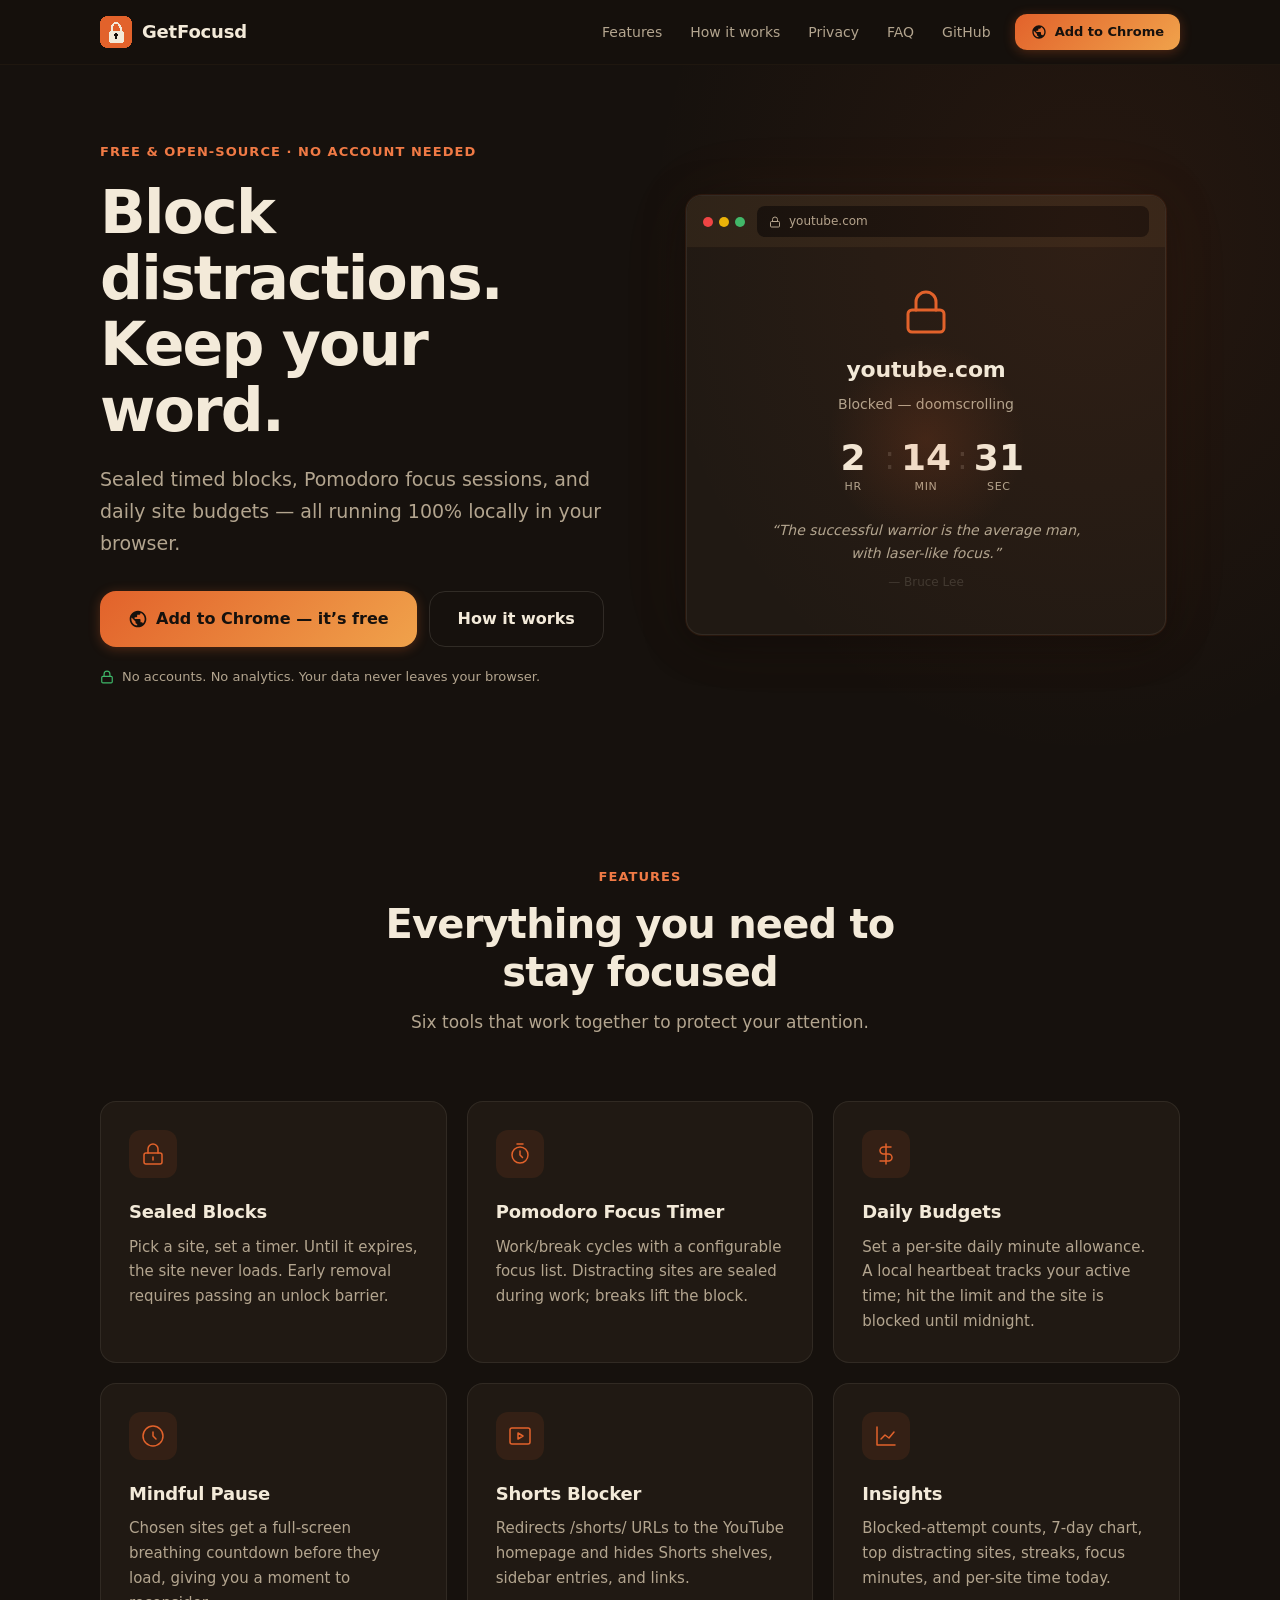
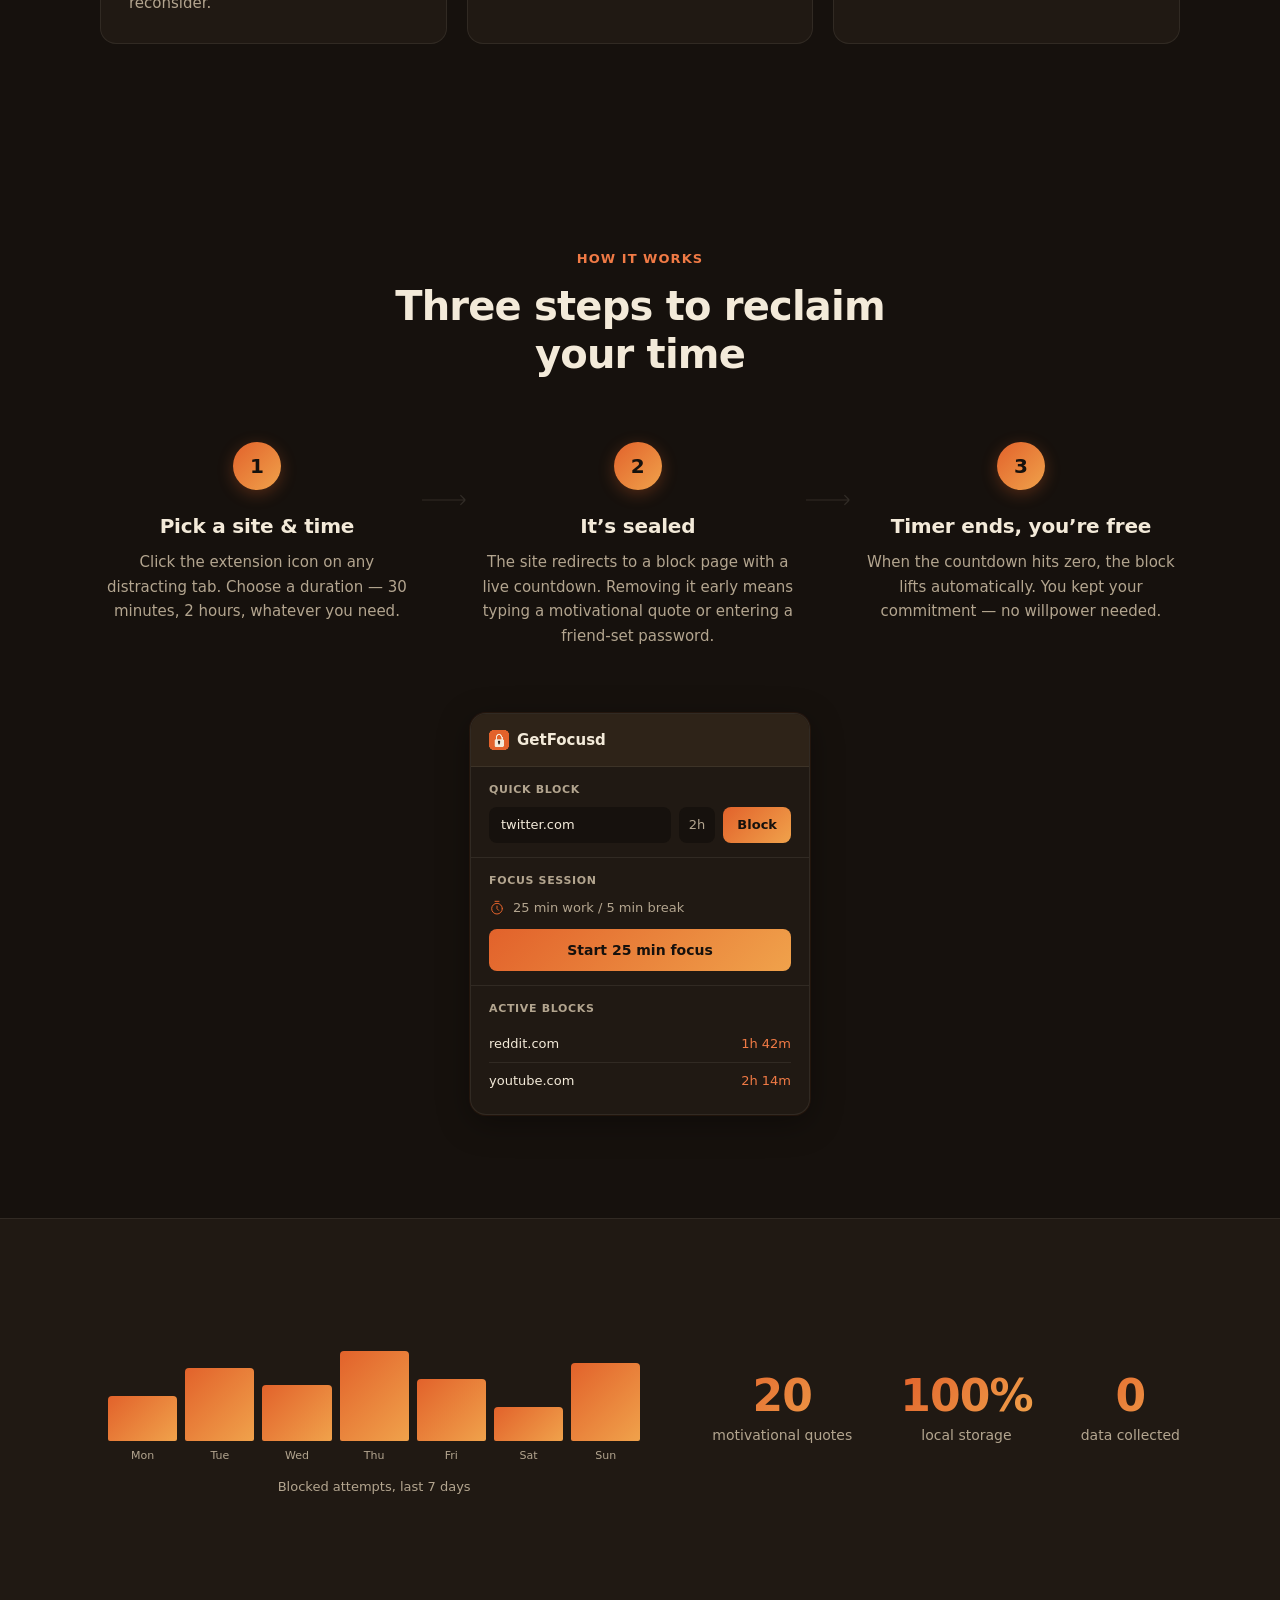
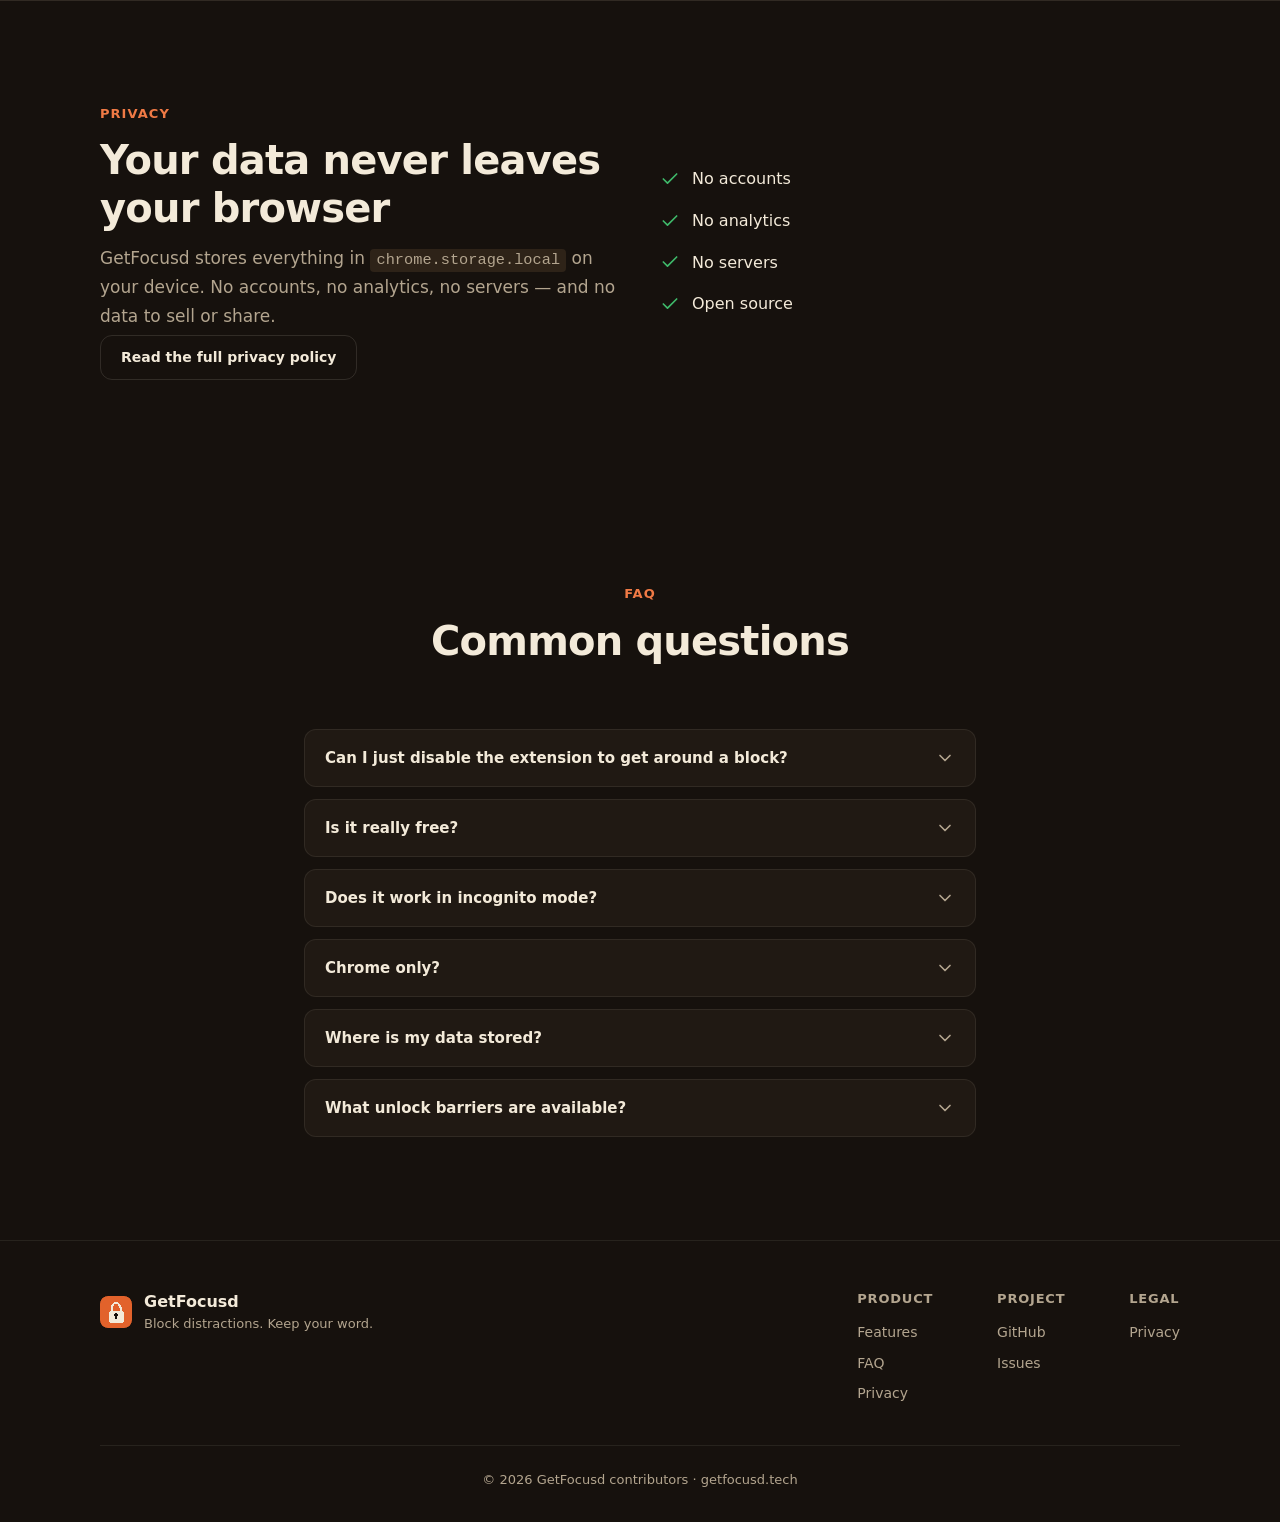
==== commit 3e8981e9: "Restyle to cream/black/burnt-orange theme; regenerate icons" ====
--- a/website/index.html
+++ b/website/index.html
@@ -11,7 +11,7 @@
   <meta property="og:type" content="website">
   <meta property="og:url" content="https://getfocusd.tech/">
   <link rel="canonical" href="https://getfocusd.tech/">
-  <meta name="theme-color" content="#0f172a">
+  <meta name="theme-color" content="#16110d">
   <link rel="icon" type="image/png" sizes="32x32" href="assets/icon32.png">
   <link rel="icon" type="image/png" sizes="128x128" href="assets/icon128.png">
   <link rel="apple-touch-icon" href="assets/icon128.png">
--- a/website/styles.css
+++ b/website/styles.css
@@ -13,15 +13,15 @@
 }
 
 :root {
-  --bg: #0f172a;
-  --surface: #1e293b;
-  --surface-2: #334155;
-  --primary: #6366f1;
-  --primary-hover: #818cf8;
-  --gradient: linear-gradient(135deg, #6366f1, #8b5cf6);
-  --text: #e2e8f0;
-  --muted: #94a3b8;
-  --success: #22c55e;
+  --bg: #16110d;
+  --surface: #201913;
+  --surface-2: #2e2318;
+  --primary: #e2622b;
+  --primary-hover: #f07a45;
+  --gradient: linear-gradient(135deg, #e2622b, #f0a24b);
+  --text: #f3ead9;
+  --muted: #b3a58f;
+  --success: #3fb96a;
   --danger: #ef4444;
   --radius: 12px;
   --radius-lg: 16px;
@@ -65,7 +65,7 @@
   top: -100%;
   left: 1rem;
   background: var(--primary);
-  color: #fff;
+  color: #16110d;
   padding: 0.5rem 1rem;
   border-radius: 0 0 var(--radius) var(--radius);
   z-index: 1000;
@@ -123,18 +123,18 @@
 
 .btn--primary {
   background: var(--gradient);
-  color: #fff;
-  box-shadow: 0 2px 12px rgba(99, 102, 241, 0.3);
+  color: #16110d;
+  box-shadow: 0 2px 12px rgba(226, 98, 43, 0.3);
 }
 
 .btn--primary:hover {
-  box-shadow: 0 4px 20px rgba(99, 102, 241, 0.45);
+  box-shadow: 0 4px 20px rgba(226, 98, 43, 0.45);
 }
 
 .btn--ghost {
   background: transparent;
   color: var(--text);
-  border: 1px solid var(--surface-2);
+  border: 1px solid rgba(243, 234, 217, 0.12);
 }
 
 .btn--ghost:hover {
@@ -155,8 +155,8 @@
   z-index: 100;
   backdrop-filter: blur(16px);
   -webkit-backdrop-filter: blur(16px);
-  background: rgba(15, 23, 42, 0.75);
-  border-bottom: 1px solid rgba(51, 65, 85, 0.4);
+  background: rgba(22, 17, 13, 0.75);
+  border-bottom: 1px solid rgba(46, 35, 24, 0.4);
 }
 
 .nav__inner {
@@ -256,7 +256,7 @@
   right: -20%;
   width: 70%;
   height: 150%;
-  background: radial-gradient(ellipse at center, rgba(99, 102, 241, 0.08), transparent 70%);
+  background: radial-gradient(ellipse at center, rgba(226, 98, 43, 0.08), transparent 70%);
   pointer-events: none;
 }
 
@@ -325,13 +325,13 @@
   width: 100%;
   max-width: 30rem;
   background: var(--surface);
-  border: 1px solid var(--surface-2);
+  border: 1px solid rgba(243, 234, 217, 0.08);
   border-radius: var(--radius-lg);
   overflow: hidden;
   box-shadow:
-    0 0 0 1px rgba(99, 102, 241, 0.1),
+    0 0 0 1px rgba(226, 98, 43, 0.1),
     0 8px 40px rgba(0, 0, 0, 0.4),
-    0 0 80px rgba(99, 102, 241, 0.06);
+    0 0 80px rgba(226, 98, 43, 0.06);
   animation: mock-float 6s ease-in-out infinite;
 }
 
@@ -352,7 +352,7 @@
   gap: 0.75rem;
   padding: 0.625rem 1rem;
   background: var(--surface-2);
-  border-bottom: 1px solid rgba(15, 23, 42, 0.5);
+  border-bottom: 1px solid rgba(22, 17, 13, 0.5);
 }
 
 .mock-browser__dots {
@@ -369,7 +369,7 @@
 
 .mock-browser__dot:first-child { background: #ef4444; }
 .mock-browser__dot:nth-child(2) { background: #eab308; }
-.mock-browser__dot:last-child { background: #22c55e; }
+.mock-browser__dot:last-child { background: #3fb96a; }
 
 .mock-browser__url {
   display: flex;
@@ -400,7 +400,7 @@
   transform: translate(-50%, -50%);
   width: 200px;
   height: 200px;
-  background: radial-gradient(circle, rgba(99, 102, 241, 0.15), transparent 70%);
+  background: radial-gradient(circle, rgba(226, 98, 43, 0.15), transparent 70%);
   border-radius: 50%;
   animation: glow-pulse 3s ease-in-out infinite;
   pointer-events: none;
@@ -473,7 +473,7 @@
 .mock-block-page__countdown-sep {
   font-size: clamp(1.5rem, 3vw, 2rem);
   font-weight: 300;
-  color: var(--surface-2);
+  color: rgba(243, 234, 217, 0.15);
   line-height: 1;
   align-self: flex-start;
   margin-top: 0.125rem;
@@ -493,7 +493,7 @@
 
 .mock-block-page__quote cite {
   font-size: 0.75rem;
-  color: var(--surface-2);
+  color: rgba(243, 234, 217, 0.15);
   font-style: normal;
 }
 
@@ -537,7 +537,7 @@
 
 .feature-card {
   background: var(--surface);
-  border: 1px solid var(--surface-2);
+  border: 1px solid rgba(243, 234, 217, 0.08);
   border-radius: var(--radius-lg);
   padding: 1.75rem;
   transition: border-color 0.2s, transform 0.2s;
@@ -552,7 +552,7 @@
   width: 48px;
   height: 48px;
   border-radius: var(--radius);
-  background: rgba(99, 102, 241, 0.1);
+  background: rgba(226, 98, 43, 0.1);
   display: flex;
   align-items: center;
   justify-content: center;
@@ -597,14 +597,14 @@
   height: 48px;
   border-radius: 50%;
   background: var(--gradient);
-  color: #fff;
+  color: #16110d;
   font-size: 1.25rem;
   font-weight: 800;
   display: flex;
   align-items: center;
   justify-content: center;
   margin: 0 auto 1.25rem;
-  box-shadow: 0 4px 16px rgba(99, 102, 241, 0.3);
+  box-shadow: 0 4px 16px rgba(226, 98, 43, 0.3);
 }
 
 .how__step-title {
@@ -622,7 +622,7 @@
 
 .how__connector {
   padding: 1rem 0;
-  color: var(--surface-2);
+  color: rgba(243, 234, 217, 0.12);
   transform: rotate(90deg);
 }
 
@@ -640,11 +640,11 @@
 .mock-popup {
   width: 21.25rem;
   background: var(--surface);
-  border: 1px solid var(--surface-2);
+  border: 1px solid rgba(243, 234, 217, 0.08);
   border-radius: var(--radius-lg);
   overflow: hidden;
   box-shadow:
-    0 0 0 1px rgba(99, 102, 241, 0.08),
+    0 0 0 1px rgba(226, 98, 43, 0.08),
     0 8px 32px rgba(0, 0, 0, 0.35);
 }
 
@@ -655,8 +655,12 @@
   padding: 0.875rem 1.125rem;
   font-weight: 700;
   font-size: 0.9375rem;
-  border-bottom: 1px solid var(--surface-2);
+  border-bottom: 1px solid rgba(243, 234, 217, 0.08);
   background: var(--surface-2);
+}
+
+.mock-popup__focus-row svg {
+  color: var(--primary);
 }
 
 .mock-popup__section {
@@ -698,7 +702,7 @@
 
 .mock-popup__block-btn {
   background: var(--gradient);
-  color: #fff;
+  color: #16110d;
   padding: 0.5rem 0.875rem;
   border-radius: 8px;
   font-size: 0.8125rem;
@@ -707,7 +711,7 @@
 
 .mock-popup__divider {
   height: 1px;
-  background: var(--surface-2);
+  background: rgba(243, 234, 217, 0.08);
 }
 
 .mock-popup__focus-row {
@@ -723,7 +727,7 @@
   display: block;
   text-align: center;
   background: var(--gradient);
-  color: #fff;
+  color: #16110d;
   padding: 0.625rem 1rem;
   border-radius: 8px;
   font-size: 0.875rem;
@@ -739,7 +743,7 @@
 }
 
 .mock-popup__block-item + .mock-popup__block-item {
-  border-top: 1px solid var(--surface-2);
+  border-top: 1px solid rgba(243, 234, 217, 0.08);
 }
 
 .mock-popup__block-domain {
@@ -755,7 +759,7 @@
 /* ---------- Insights strip ---------- */
 .insights-strip {
   background: var(--surface);
-  border-block: 1px solid var(--surface-2);
+  border-block: 1px solid rgba(243, 234, 217, 0.08);
 }
 
 .insights-strip__inner {
@@ -896,7 +900,7 @@
 
 .faq__item {
   background: var(--surface);
-  border: 1px solid var(--surface-2);
+  border: 1px solid rgba(243, 234, 217, 0.08);
   border-radius: var(--radius);
   overflow: hidden;
 }
@@ -920,7 +924,7 @@
 }
 
 .faq__question:hover {
-  background: var(--surface-2);
+  background: rgba(243, 234, 217, 0.04);
 }
 
 .faq__chevron {
@@ -954,7 +958,7 @@
 
 /* ---------- Footer ---------- */
 .footer {
-  border-top: 1px solid var(--surface-2);
+  border-top: 1px solid rgba(243, 234, 217, 0.08);
   padding-block: 3rem 2rem;
 }
 
@@ -1020,7 +1024,7 @@
 
 .footer__bottom {
   padding-top: 1.5rem;
-  border-top: 1px solid var(--surface-2);
+  border-top: 1px solid rgba(243, 234, 217, 0.08);
   text-align: center;
   font-size: 0.8125rem;
   color: var(--muted);
@@ -1233,13 +1237,13 @@
 
 .privacy-page__content td {
   padding: 0.75rem 1rem;
-  border-bottom: 1px solid var(--surface-2);
+  border-bottom: 1px solid rgba(243, 234, 217, 0.08);
   color: var(--muted);
   vertical-align: top;
 }
 
 .privacy-page__content tr:first-child td {
-  border-top: 1px solid var(--surface-2);
+  border-top: 1px solid rgba(243, 234, 217, 0.08);
 }
 
 .privacy-page__content a {
@@ -1248,6 +1252,6 @@
 
 .privacy-page__divider {
   height: 1px;
-  background: var(--surface-2);
+  background: rgba(243, 234, 217, 0.08);
   margin-block: 2rem;
 }
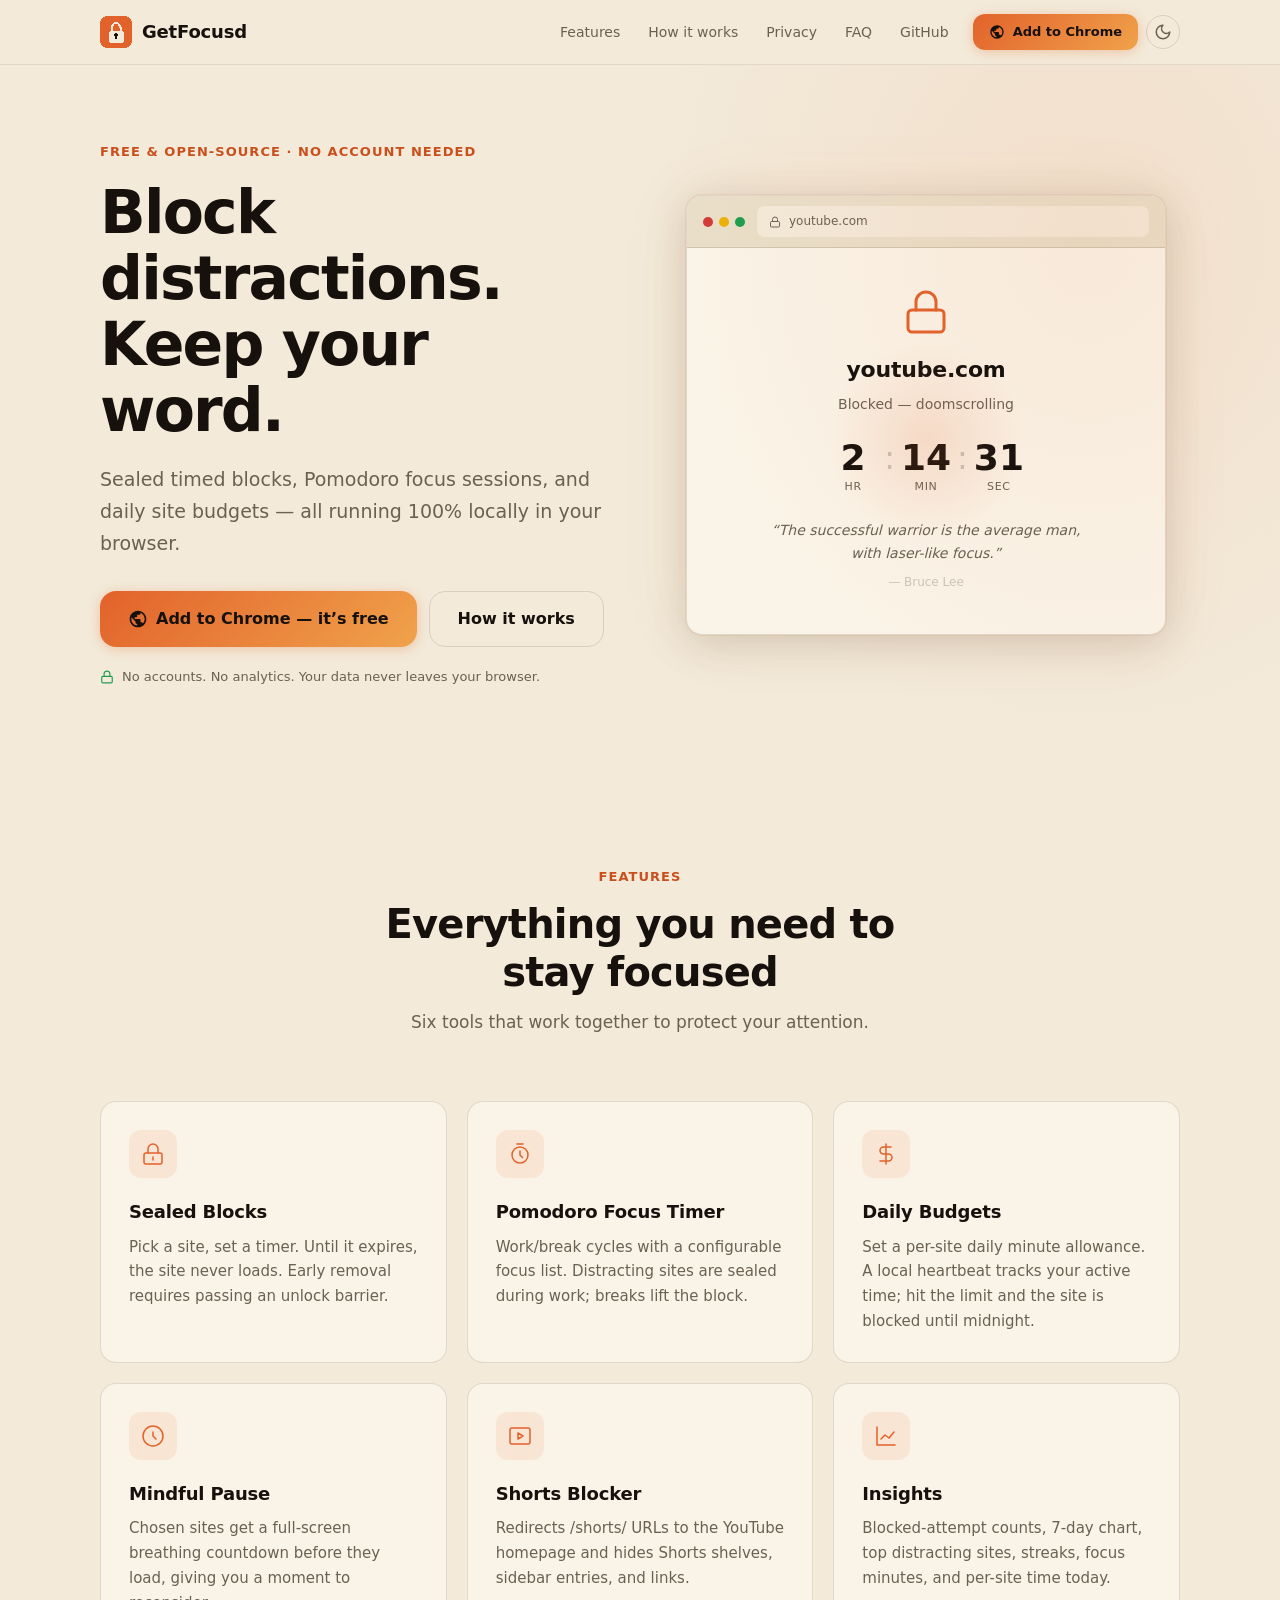
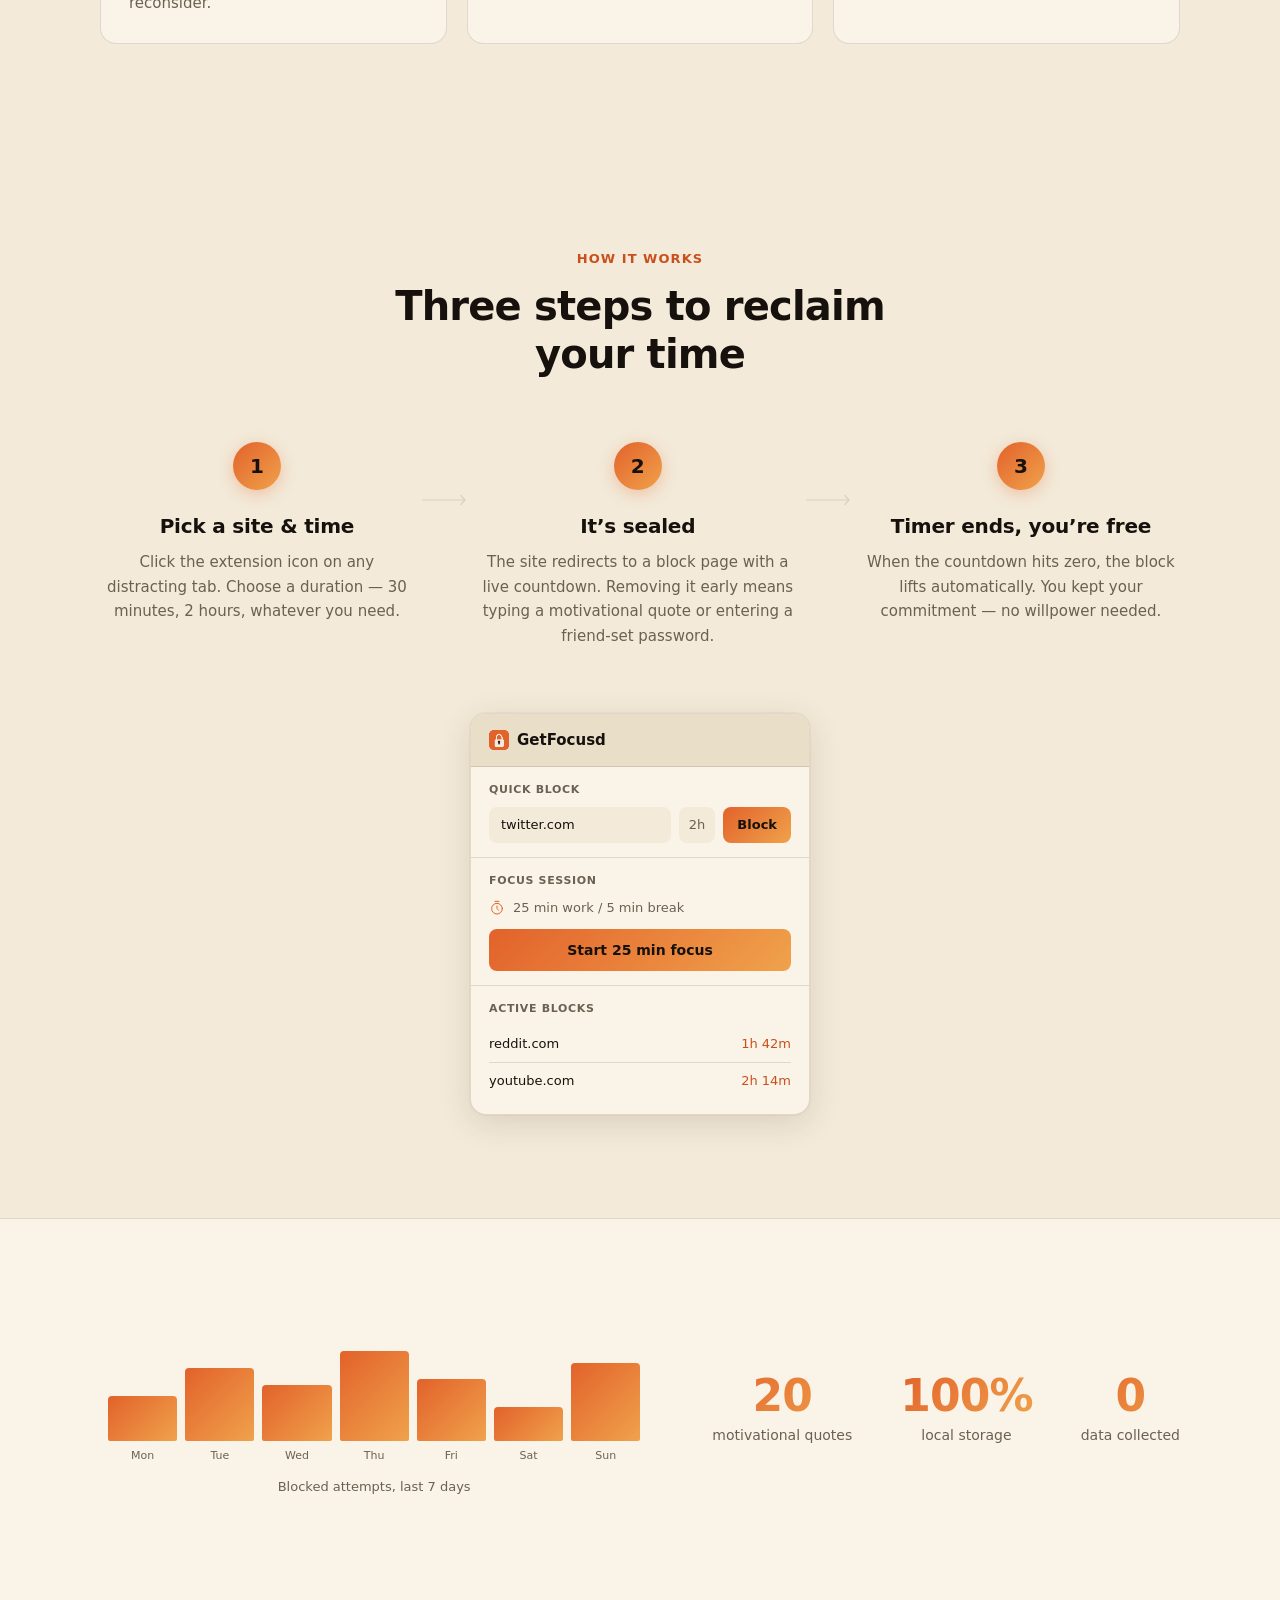
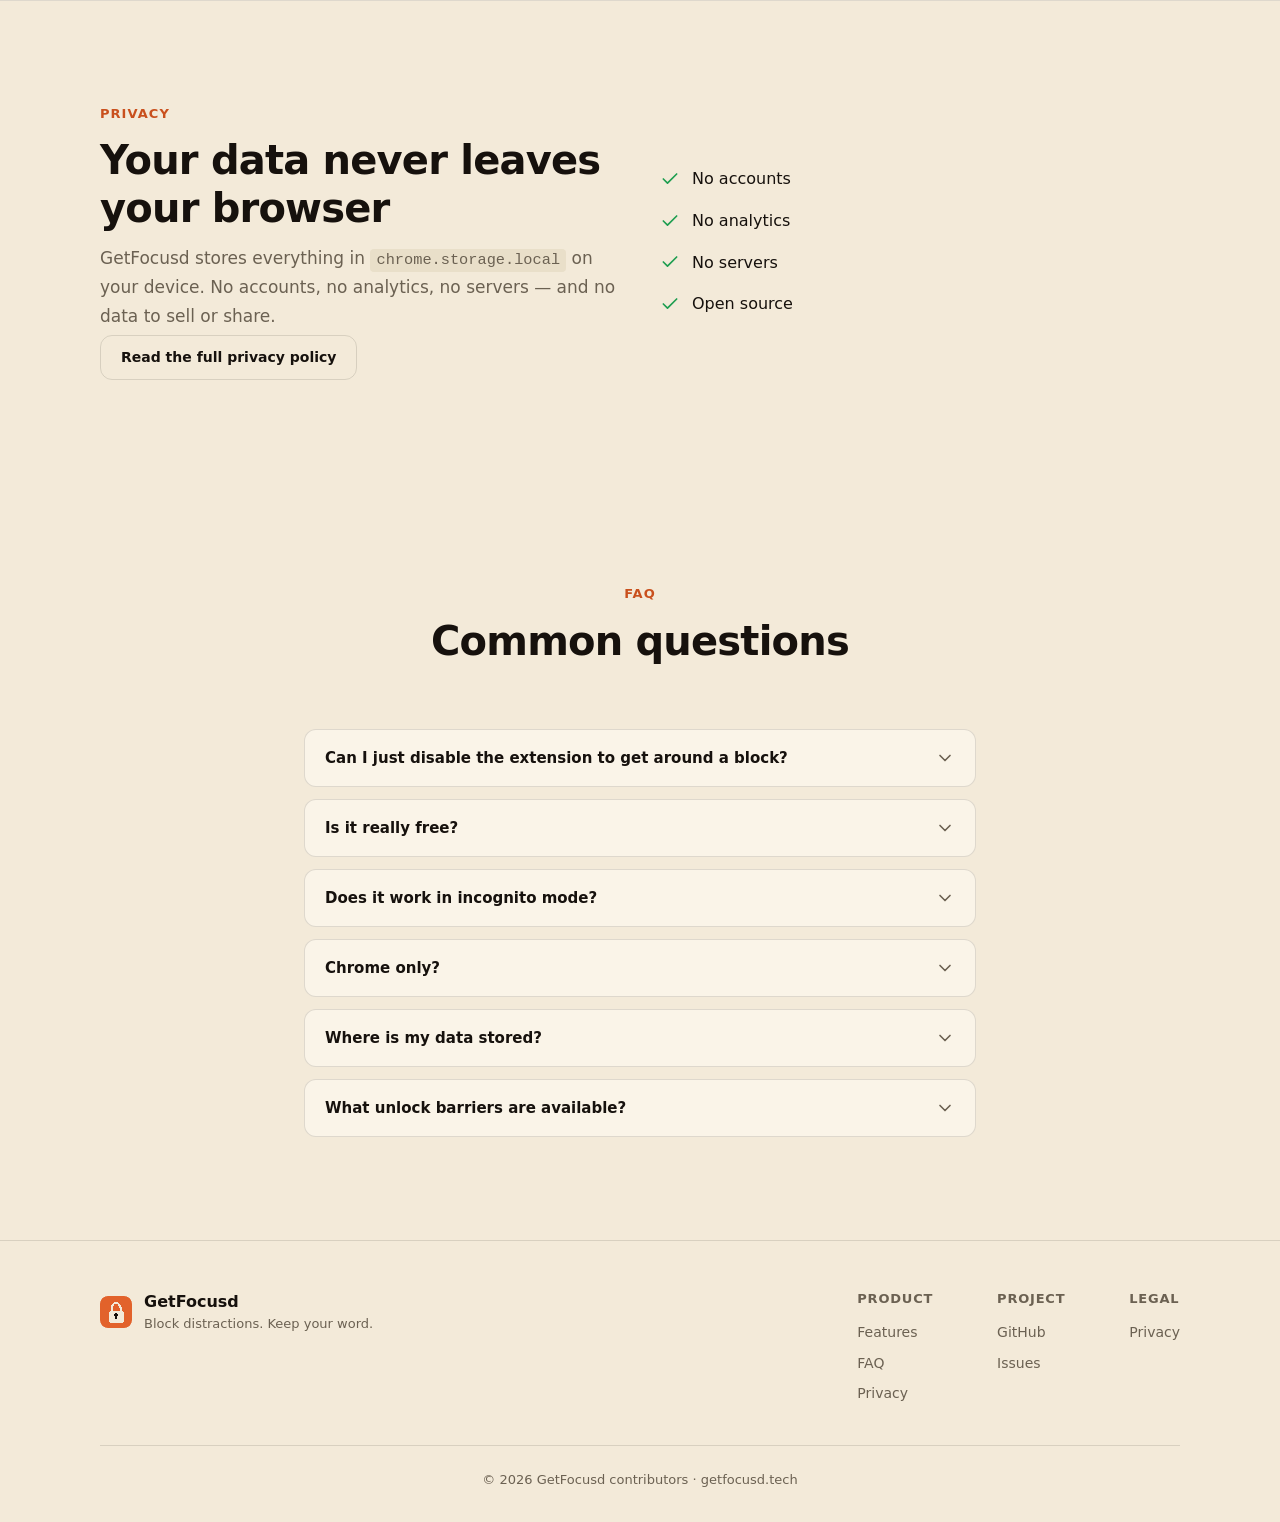
==== commit 76163da9: "Add light/dark theme system: black<->cream surfaces, burnt-orange accent, theme toggle" ====
--- a/website/index.html
+++ b/website/index.html
@@ -11,7 +11,8 @@
   <meta property="og:type" content="website">
   <meta property="og:url" content="https://getfocusd.tech/">
   <link rel="canonical" href="https://getfocusd.tech/">
-  <meta name="theme-color" content="#16110d">
+  <meta name="theme-color" media="(prefers-color-scheme: light)" content="#f3ead9">
+  <meta name="theme-color" media="(prefers-color-scheme: dark)" content="#16110d">
   <link rel="icon" type="image/png" sizes="32x32" href="assets/icon32.png">
   <link rel="icon" type="image/png" sizes="128x128" href="assets/icon128.png">
   <link rel="apple-touch-icon" href="assets/icon128.png">
@@ -47,6 +48,10 @@
           <svg viewBox="0 0 24 24" width="16" height="16" fill="currentColor" aria-hidden="true"><path d="M12 2C6.48 2 2 6.48 2 12s4.48 10 10 10 10-4.48 10-10S17.52 2 12 2zm-1 17.93c-3.95-.49-7-3.85-7-7.93 0-.62.08-1.21.21-1.79L9 15v1c0 1.1.9 2 2 2v1.93zm6.9-2.54c-.26-.81-1-1.39-1.9-1.39h-1v-3c0-.55-.45-1-1-1H8v-2h2c.55 0 1-.45 1-1V7h2c1.1 0 2-.9 2-2v-.41c2.93 1.19 5 4.06 5 7.41 0 2.08-.8 3.97-2.1 5.39z"/></svg>
           Add to Chrome
         </a>
+        <button class="nav__theme-toggle" id="theme-toggle" aria-label="Toggle theme" aria-pressed="false">
+          <svg class="icon-sun" viewBox="0 0 24 24" fill="none" stroke="currentColor" stroke-width="2" stroke-linecap="round" stroke-linejoin="round" aria-hidden="true"><circle cx="12" cy="12" r="4"/><path d="M12 2v2"/><path d="M12 20v2"/><path d="M4.93 4.93l1.41 1.41"/><path d="M17.66 17.66l1.41 1.41"/><path d="M2 12h2"/><path d="M20 12h2"/><path d="M6.34 17.66l-1.41 1.41"/><path d="M19.07 4.93l-1.41 1.41"/></svg>
+          <svg class="icon-moon" viewBox="0 0 24 24" fill="none" stroke="currentColor" stroke-width="2" stroke-linecap="round" stroke-linejoin="round" aria-hidden="true"><path d="M12 3a6 6 0 0 0 9 9 9 9 0 1 1-9-9Z"/></svg>
+        </button>
       </nav>
     </div>
   </header>
--- a/website/styles.css
+++ b/website/styles.css
@@ -1,6 +1,8 @@
 /* ============================================================
    GetFocusd — Marketing Site
-   Dark-first, calm, minimal. Matches extension design language.
+   Calm, minimal. Matches extension design language.
+   Black & cream invert via data-theme; burnt orange is the
+   only accent. All colors flow through the tokens below.
    ============================================================ */
 
 /* ---------- Reset & tokens ---------- */
@@ -12,22 +14,67 @@
   box-sizing: border-box;
 }
 
-:root {
+/* Dark is the default theme; [data-theme="light"] inverts it. */
+:root,
+[data-theme="dark"] {
   --bg: #16110d;
   --surface: #201913;
   --surface-2: #2e2318;
+  --text: #f3ead9;
+  --muted: #b3a58f;
+  --border: rgba(243, 234, 217, 0.10);
   --primary: #e2622b;
   --primary-hover: #f07a45;
+  --on-primary: #16110d;
+  --success: #3fb96a;
   --gradient: linear-gradient(135deg, #e2622b, #f0a24b);
-  --text: #f3ead9;
-  --muted: #b3a58f;
-  --success: #3fb96a;
+  /* Fixed accent tints (orange glows/shadows look right on both themes) */
+  --primary-glow: rgba(226, 98, 43, 0.3);
+  --primary-glow-strong: rgba(226, 98, 43, 0.45);
+  --primary-glow-soft: rgba(226, 98, 43, 0.1);
+  --primary-tint: rgba(226, 98, 43, 0.1);
+  --primary-halo: rgba(226, 98, 43, 0.08);
+  --primary-aura: rgba(226, 98, 43, 0.06);
+  --primary-radiance: rgba(226, 98, 43, 0.15);
+  /* Semantic fixed colors (browser chrome dots) */
   --danger: #ef4444;
+  --warning: #eab308;
+  /* Theme-dependent neutrals */
+  --shadow: rgba(0, 0, 0, 0.4);
+  --shadow-soft: rgba(0, 0, 0, 0.35);
+  --nav-bg: rgba(22, 17, 13, 0.75);
+  --nav-border: rgba(46, 35, 24, 0.4);
+  --faint: rgba(243, 234, 217, 0.15);
+  --hover-wash: rgba(243, 234, 217, 0.04);
   --radius: 12px;
   --radius-lg: 16px;
   --font: system-ui, -apple-system, "Segoe UI", Roboto, sans-serif;
   --nav-h: 64px;
   --max-w: 1120px;
+}
+
+[data-theme="light"] {
+  --bg: #f3ead9;
+  --surface: #faf4e8;
+  --surface-2: #e9dfc9;
+  --text: #16110d;
+  --muted: #6b6152;
+  --border: rgba(22, 17, 13, 0.12);
+  --primary: #e2622b;
+  --primary-hover: #c9501d;
+  --on-primary: #16110d;
+  --success: #1e9e50;
+  --danger: #d33a3a;
+  --shadow: rgba(74, 52, 30, 0.18);
+  --shadow-soft: rgba(74, 52, 30, 0.14);
+  --nav-bg: rgba(243, 234, 217, 0.75);
+  --nav-border: rgba(22, 17, 13, 0.08);
+  --faint: rgba(22, 17, 13, 0.2);
+  --hover-wash: rgba(22, 17, 13, 0.04);
+}
+
+body {
+  transition: background 0.25s ease, color 0.25s ease;
 }
 
 html {
@@ -65,7 +112,7 @@
   top: -100%;
   left: 1rem;
   background: var(--primary);
-  color: #16110d;
+  color: var(--on-primary);
   padding: 0.5rem 1rem;
   border-radius: 0 0 var(--radius) var(--radius);
   z-index: 1000;
@@ -123,18 +170,18 @@
 
 .btn--primary {
   background: var(--gradient);
-  color: #16110d;
-  box-shadow: 0 2px 12px rgba(226, 98, 43, 0.3);
+  color: var(--on-primary);
+  box-shadow: 0 2px 12px var(--primary-glow);
 }
 
 .btn--primary:hover {
-  box-shadow: 0 4px 20px rgba(226, 98, 43, 0.45);
+  box-shadow: 0 4px 20px var(--primary-glow-strong);
 }
 
 .btn--ghost {
   background: transparent;
   color: var(--text);
-  border: 1px solid rgba(243, 234, 217, 0.12);
+  border: 1px solid var(--border);
 }
 
 .btn--ghost:hover {
@@ -155,8 +202,8 @@
   z-index: 100;
   backdrop-filter: blur(16px);
   -webkit-backdrop-filter: blur(16px);
-  background: rgba(22, 17, 13, 0.75);
-  border-bottom: 1px solid rgba(46, 35, 24, 0.4);
+  background: var(--nav-bg);
+  border-bottom: 1px solid var(--nav-border);
 }
 
 .nav__inner {
@@ -242,6 +289,48 @@
   padding: 0.5rem 1rem;
 }
 
+/* Theme toggle */
+.nav__theme-toggle {
+  display: inline-flex;
+  align-items: center;
+  justify-content: center;
+  width: 34px;
+  height: 34px;
+  margin-left: 0.25rem;
+  background: none;
+  border: 1px solid var(--border);
+  border-radius: 50%;
+  color: var(--muted);
+  cursor: pointer;
+  transition: color 0.2s, border-color 0.2s, background 0.2s;
+}
+
+.nav__theme-toggle:hover {
+  color: var(--primary-hover);
+  border-color: var(--primary);
+  background: var(--surface);
+}
+
+.nav__theme-toggle svg {
+  width: 18px;
+  height: 18px;
+  display: block;
+}
+
+/* Show only the icon matching the ACTIVE theme (the target to switch away from) */
+.nav__theme-toggle .icon-sun,
+.nav__theme-toggle .icon-moon {
+  display: none;
+}
+
+[data-theme="dark"] .nav__theme-toggle .icon-sun {
+  display: block;
+}
+
+[data-theme="light"] .nav__theme-toggle .icon-moon {
+  display: block;
+}
+
 /* ---------- Hero ---------- */
 .hero {
   padding-block: clamp(3rem, 6vw, 6rem);
@@ -256,7 +345,7 @@
   right: -20%;
   width: 70%;
   height: 150%;
-  background: radial-gradient(ellipse at center, rgba(226, 98, 43, 0.08), transparent 70%);
+  background: radial-gradient(ellipse at center, var(--primary-halo), transparent 70%);
   pointer-events: none;
 }
 
@@ -325,13 +414,13 @@
   width: 100%;
   max-width: 30rem;
   background: var(--surface);
-  border: 1px solid rgba(243, 234, 217, 0.08);
+  border: 1px solid var(--border);
   border-radius: var(--radius-lg);
   overflow: hidden;
   box-shadow:
-    0 0 0 1px rgba(226, 98, 43, 0.1),
-    0 8px 40px rgba(0, 0, 0, 0.4),
-    0 0 80px rgba(226, 98, 43, 0.06);
+    0 0 0 1px var(--primary-glow-soft),
+    0 8px 40px var(--shadow),
+    0 0 80px var(--primary-aura);
   animation: mock-float 6s ease-in-out infinite;
 }
 
@@ -352,7 +441,7 @@
   gap: 0.75rem;
   padding: 0.625rem 1rem;
   background: var(--surface-2);
-  border-bottom: 1px solid rgba(22, 17, 13, 0.5);
+  border-bottom: 1px solid var(--border);
 }
 
 .mock-browser__dots {
@@ -367,9 +456,9 @@
   background: var(--surface);
 }
 
-.mock-browser__dot:first-child { background: #ef4444; }
-.mock-browser__dot:nth-child(2) { background: #eab308; }
-.mock-browser__dot:last-child { background: #3fb96a; }
+.mock-browser__dot:first-child { background: var(--danger); }
+.mock-browser__dot:nth-child(2) { background: var(--warning); }
+.mock-browser__dot:last-child { background: var(--success); }
 
 .mock-browser__url {
   display: flex;
@@ -400,7 +489,7 @@
   transform: translate(-50%, -50%);
   width: 200px;
   height: 200px;
-  background: radial-gradient(circle, rgba(226, 98, 43, 0.15), transparent 70%);
+  background: radial-gradient(circle, var(--primary-radiance), transparent 70%);
   border-radius: 50%;
   animation: glow-pulse 3s ease-in-out infinite;
   pointer-events: none;
@@ -473,7 +562,7 @@
 .mock-block-page__countdown-sep {
   font-size: clamp(1.5rem, 3vw, 2rem);
   font-weight: 300;
-  color: rgba(243, 234, 217, 0.15);
+  color: var(--faint);
   line-height: 1;
   align-self: flex-start;
   margin-top: 0.125rem;
@@ -493,7 +582,7 @@
 
 .mock-block-page__quote cite {
   font-size: 0.75rem;
-  color: rgba(243, 234, 217, 0.15);
+  color: var(--faint);
   font-style: normal;
 }
 
@@ -537,7 +626,7 @@
 
 .feature-card {
   background: var(--surface);
-  border: 1px solid rgba(243, 234, 217, 0.08);
+  border: 1px solid var(--border);
   border-radius: var(--radius-lg);
   padding: 1.75rem;
   transition: border-color 0.2s, transform 0.2s;
@@ -552,7 +641,7 @@
   width: 48px;
   height: 48px;
   border-radius: var(--radius);
-  background: rgba(226, 98, 43, 0.1);
+  background: var(--primary-tint);
   display: flex;
   align-items: center;
   justify-content: center;
@@ -597,14 +686,14 @@
   height: 48px;
   border-radius: 50%;
   background: var(--gradient);
-  color: #16110d;
+  color: var(--on-primary);
   font-size: 1.25rem;
   font-weight: 800;
   display: flex;
   align-items: center;
   justify-content: center;
   margin: 0 auto 1.25rem;
-  box-shadow: 0 4px 16px rgba(226, 98, 43, 0.3);
+  box-shadow: 0 4px 16px var(--primary-glow);
 }
 
 .how__step-title {
@@ -622,7 +711,7 @@
 
 .how__connector {
   padding: 1rem 0;
-  color: rgba(243, 234, 217, 0.12);
+  color: var(--border);
   transform: rotate(90deg);
 }
 
@@ -640,12 +729,12 @@
 .mock-popup {
   width: 21.25rem;
   background: var(--surface);
-  border: 1px solid rgba(243, 234, 217, 0.08);
+  border: 1px solid var(--border);
   border-radius: var(--radius-lg);
   overflow: hidden;
   box-shadow:
-    0 0 0 1px rgba(226, 98, 43, 0.08),
-    0 8px 32px rgba(0, 0, 0, 0.35);
+    0 0 0 1px var(--primary-halo),
+    0 8px 32px var(--shadow-soft);
 }
 
 .mock-popup__header {
@@ -655,7 +744,7 @@
   padding: 0.875rem 1.125rem;
   font-weight: 700;
   font-size: 0.9375rem;
-  border-bottom: 1px solid rgba(243, 234, 217, 0.08);
+  border-bottom: 1px solid var(--border);
   background: var(--surface-2);
 }
 
@@ -702,7 +791,7 @@
 
 .mock-popup__block-btn {
   background: var(--gradient);
-  color: #16110d;
+  color: var(--on-primary);
   padding: 0.5rem 0.875rem;
   border-radius: 8px;
   font-size: 0.8125rem;
@@ -711,7 +800,7 @@
 
 .mock-popup__divider {
   height: 1px;
-  background: rgba(243, 234, 217, 0.08);
+  background: var(--border);
 }
 
 .mock-popup__focus-row {
@@ -727,7 +816,7 @@
   display: block;
   text-align: center;
   background: var(--gradient);
-  color: #16110d;
+  color: var(--on-primary);
   padding: 0.625rem 1rem;
   border-radius: 8px;
   font-size: 0.875rem;
@@ -743,7 +832,7 @@
 }
 
 .mock-popup__block-item + .mock-popup__block-item {
-  border-top: 1px solid rgba(243, 234, 217, 0.08);
+  border-top: 1px solid var(--border);
 }
 
 .mock-popup__block-domain {
@@ -759,7 +848,7 @@
 /* ---------- Insights strip ---------- */
 .insights-strip {
   background: var(--surface);
-  border-block: 1px solid rgba(243, 234, 217, 0.08);
+  border-block: 1px solid var(--border);
 }
 
 .insights-strip__inner {
@@ -900,7 +989,7 @@
 
 .faq__item {
   background: var(--surface);
-  border: 1px solid rgba(243, 234, 217, 0.08);
+  border: 1px solid var(--border);
   border-radius: var(--radius);
   overflow: hidden;
 }
@@ -924,7 +1013,7 @@
 }
 
 .faq__question:hover {
-  background: rgba(243, 234, 217, 0.04);
+  background: var(--hover-wash);
 }
 
 .faq__chevron {
@@ -958,7 +1047,7 @@
 
 /* ---------- Footer ---------- */
 .footer {
-  border-top: 1px solid rgba(243, 234, 217, 0.08);
+  border-top: 1px solid var(--border);
   padding-block: 3rem 2rem;
 }
 
@@ -1024,7 +1113,7 @@
 
 .footer__bottom {
   padding-top: 1.5rem;
-  border-top: 1px solid rgba(243, 234, 217, 0.08);
+  border-top: 1px solid var(--border);
   text-align: center;
   font-size: 0.8125rem;
   color: var(--muted);
@@ -1237,13 +1326,13 @@
 
 .privacy-page__content td {
   padding: 0.75rem 1rem;
-  border-bottom: 1px solid rgba(243, 234, 217, 0.08);
+  border-bottom: 1px solid var(--border);
   color: var(--muted);
   vertical-align: top;
 }
 
 .privacy-page__content tr:first-child td {
-  border-top: 1px solid rgba(243, 234, 217, 0.08);
+  border-top: 1px solid var(--border);
 }
 
 .privacy-page__content a {
@@ -1252,6 +1341,6 @@
 
 .privacy-page__divider {
   height: 1px;
-  background: rgba(243, 234, 217, 0.08);
+  background: var(--border);
   margin-block: 2rem;
 }
